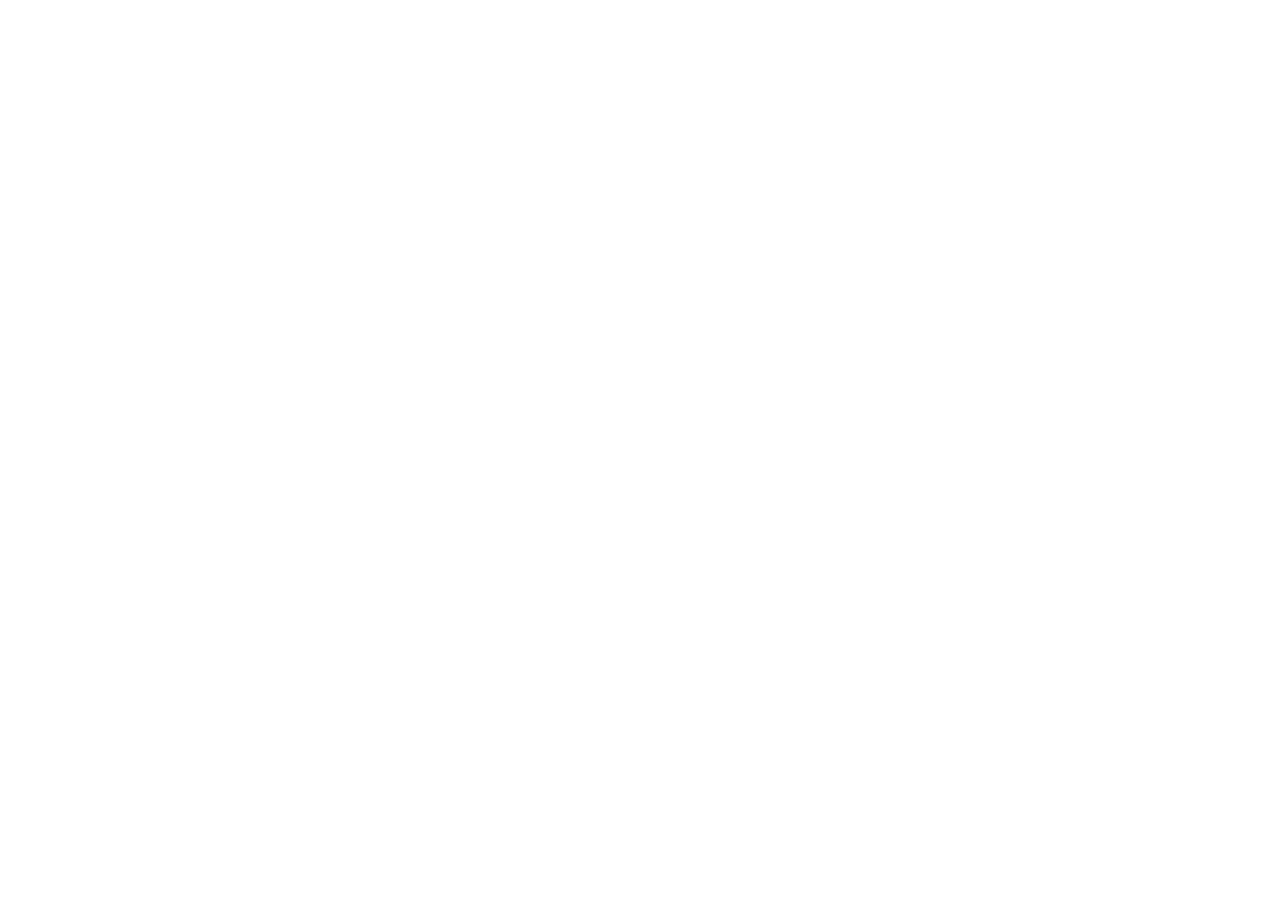
==== index.html @ a4f883a4 "Crohnbook: gebouwde webapp voor GitHub Pages Co-Authored-By: Claude Opus 5 <noreply@anthropic.com>" ====
<!doctype html>
<html lang="nl">
  <head>
    <meta charset="UTF-8" />
    <meta name="viewport" content="width=device-width, initial-scale=1.0, viewport-fit=cover, maximum-scale=1.0, user-scalable=no" />
    <meta name="theme-color" content="#0a1018" />
    <meta name="apple-mobile-web-app-capable" content="yes" />
    <meta name="apple-mobile-web-app-status-bar-style" content="black-translucent" />
    <meta name="apple-mobile-web-app-title" content="Crohnbook" />
    <link rel="apple-touch-icon" href="/crohnbook/apple-touch-icon.png" />
    <title>Crohnbook</title>
    <script type="module" crossorigin src="/crohnbook/assets/index-B8_8SDd6.js"></script>
    <link rel="stylesheet" crossorigin href="/crohnbook/assets/index-C8XZCvHb.css">
  <link rel="manifest" href="/crohnbook/manifest.webmanifest"></head>
  <body>
    <div id="root"></div>
  </body>
</html>
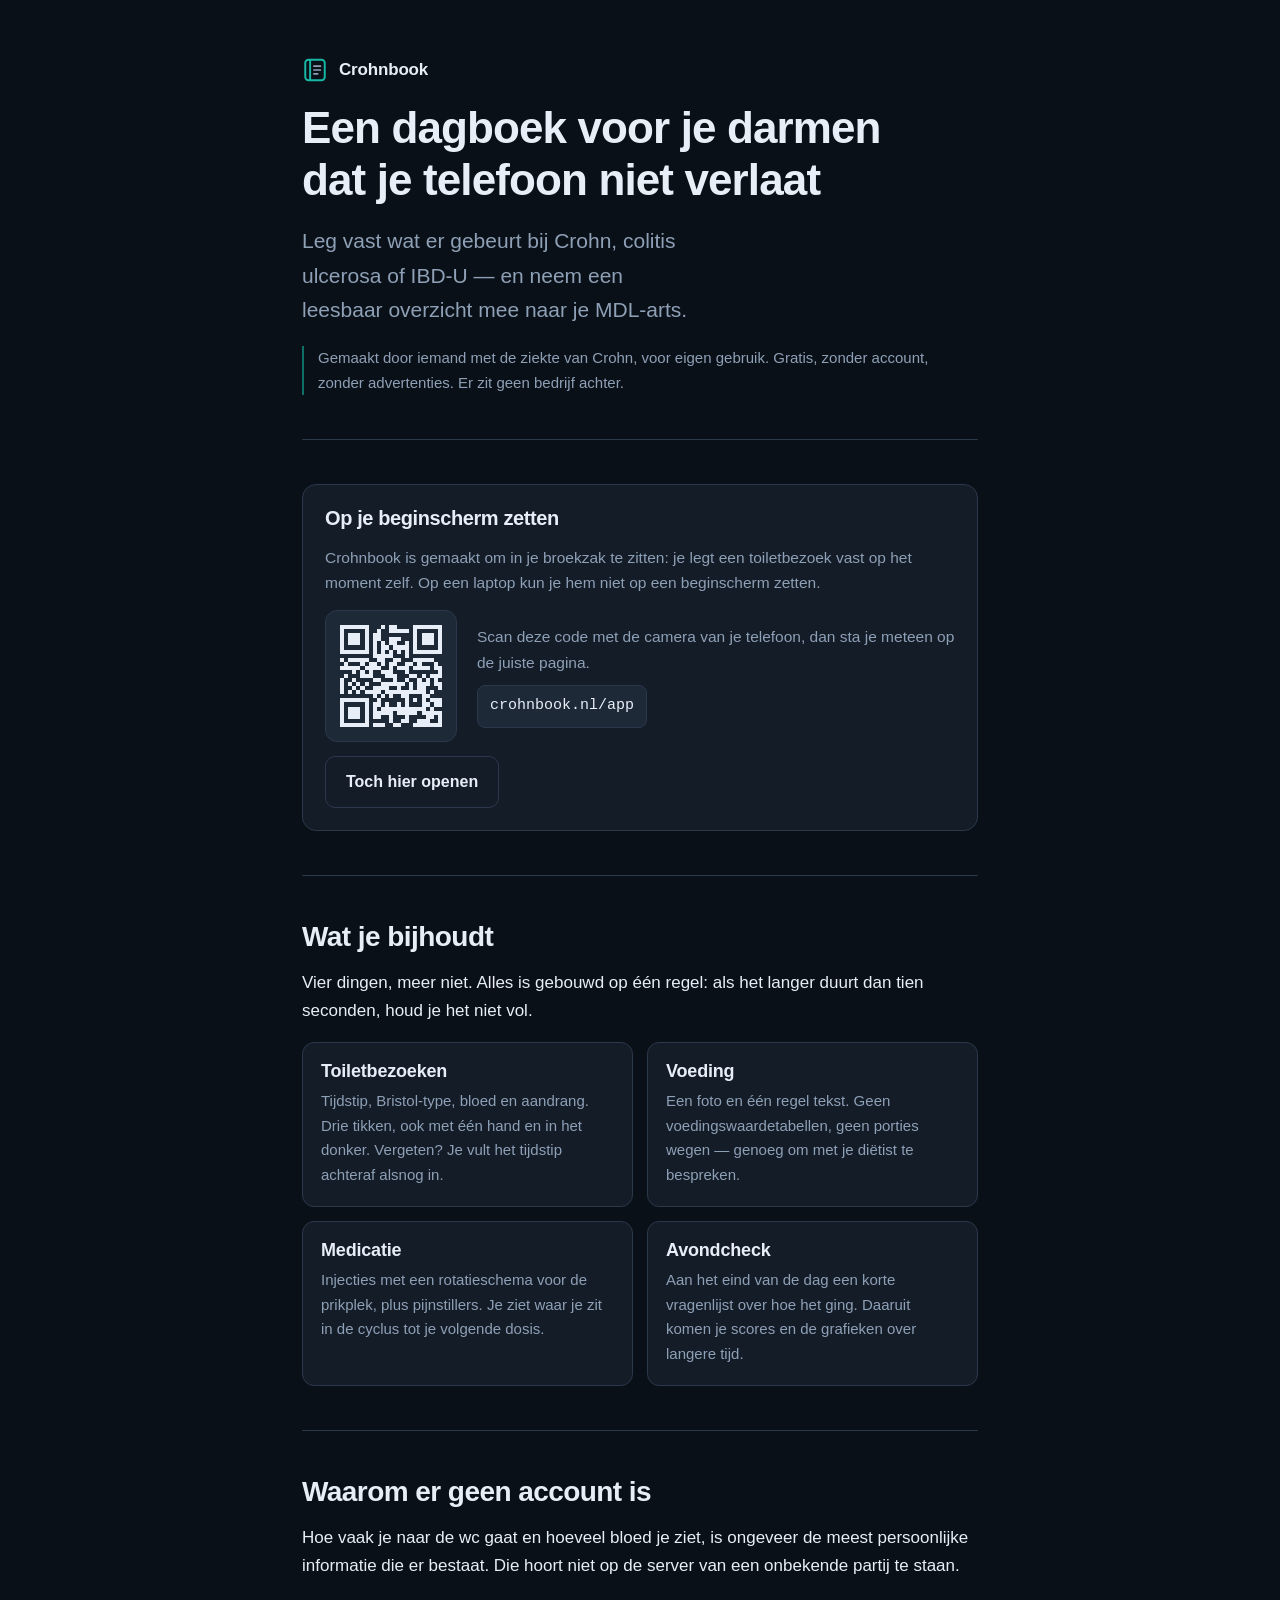
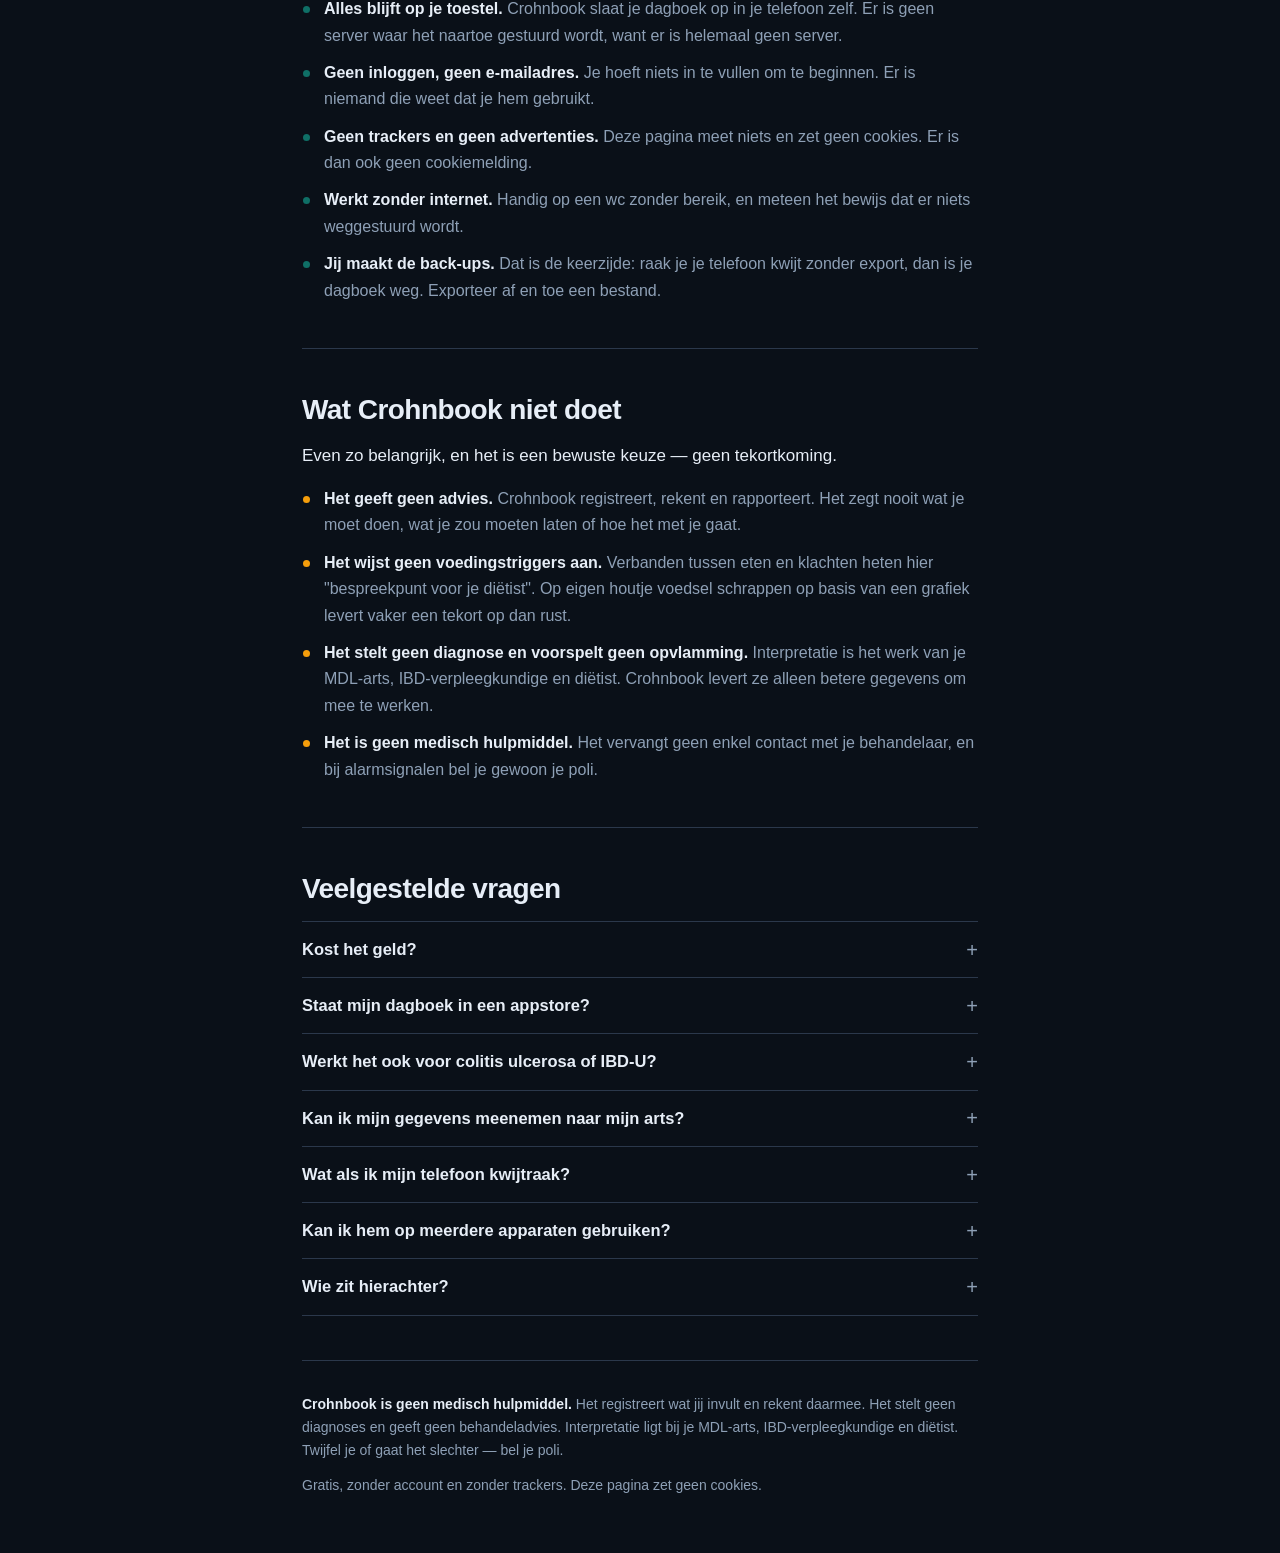
==== commit e13b1ecb: "Crohnbook bijgewerkt 2026-08-20 20:23" ====
--- a/index.html
+++ b/index.html
@@ -1,18 +1,647 @@
 <!doctype html>
 <html lang="nl">
-  <head>
-    <meta charset="UTF-8" />
-    <meta name="viewport" content="width=device-width, initial-scale=1.0, viewport-fit=cover, maximum-scale=1.0, user-scalable=no" />
-    <meta name="theme-color" content="#0a1018" />
-    <meta name="apple-mobile-web-app-capable" content="yes" />
-    <meta name="apple-mobile-web-app-status-bar-style" content="black-translucent" />
-    <meta name="apple-mobile-web-app-title" content="Crohnbook" />
-    <link rel="apple-touch-icon" href="/crohnbook/apple-touch-icon.png" />
-    <title>Crohnbook</title>
-    <script type="module" crossorigin src="/crohnbook/assets/index-B8_8SDd6.js"></script>
-    <link rel="stylesheet" crossorigin href="/crohnbook/assets/index-C8XZCvHb.css">
-  <link rel="manifest" href="/crohnbook/manifest.webmanifest"></head>
-  <body>
-    <div id="root"></div>
-  </body>
+<head>
+<meta charset="UTF-8">
+<meta name="viewport" content="width=device-width, initial-scale=1">
+<title>Crohnbook — dagboek voor Crohn en colitis dat je telefoon niet verlaat</title>
+<meta name="description" content="Een gratis dagboek voor mensen met Crohn, colitis ulcerosa of IBD-U. Leg toiletbezoeken, voeding en medicatie vast en neem een overzicht mee naar je MDL-arts. Geen account, geen server: alles blijft op je eigen toestel.">
+<link rel="canonical" href="https://crohnbook.nl/">
+<meta name="theme-color" content="#0a1018">
+
+<meta property="og:type" content="website">
+<meta property="og:locale" content="nl_NL">
+<meta property="og:url" content="https://crohnbook.nl/">
+<meta property="og:site_name" content="Crohnbook">
+<meta property="og:title" content="Crohnbook — dagboek voor Crohn en colitis dat je telefoon niet verlaat">
+<meta property="og:description" content="Leg toiletbezoeken, voeding en medicatie vast en neem een overzicht mee naar je MDL-arts. Geen account, geen server.">
+<meta property="og:image" content="https://crohnbook.nl/app/icon-512.png">
+<meta name="twitter:card" content="summary">
+
+<link rel="icon" href="/app/icon-192.png">
+<link rel="apple-touch-icon" href="/app/apple-touch-icon.png">
+
+<style>
+  :root {
+    color-scheme: dark;
+    --ink: #0a1018;
+    --surface: #141c28;
+    --raised: #1e2938;
+    --line: #2b384b;
+    --body: #e7eef7;
+    --muted: #8ea0b6;
+    --accent: #17b8a6;
+    --accent-deep: #0f6f66;
+    --caution: #f59e0b;
+    --sans: -apple-system, BlinkMacSystemFont, "Segoe UI", Roboto, "Helvetica Neue", Arial, sans-serif;
+  }
+
+  * { box-sizing: border-box; }
+
+  html { -webkit-text-size-adjust: 100%; }
+
+  body {
+    margin: 0;
+    background: var(--ink);
+    color: var(--body);
+    font-family: var(--sans);
+    font-size: 17px;
+    line-height: 1.65;
+    -webkit-font-smoothing: antialiased;
+  }
+
+  .wrap {
+    max-width: 720px;
+    margin: 0 auto;
+    padding: 0 22px;
+  }
+
+  h1, h2, h3 { text-wrap: balance; line-height: 1.18; margin: 0; letter-spacing: -0.02em; }
+  h1 { font-size: clamp(30px, 6.4vw, 44px); font-weight: 700; }
+  h2 { font-size: clamp(22px, 4.2vw, 28px); font-weight: 650; }
+  h3 { font-size: 18px; font-weight: 650; letter-spacing: -0.01em; }
+  p { margin: 0; }
+  a { color: var(--accent); }
+
+  section {
+    display: flex;
+    flex-direction: column;
+    gap: 16px;
+    padding: 44px 0;
+    border-top: 1px solid var(--line);
+  }
+  section p { color: var(--muted); }
+  section p.lead { color: var(--body); }
+
+  /* ---------- hero ---------- */
+
+  header.hero {
+    display: flex;
+    flex-direction: column;
+    gap: 18px;
+    padding: 56px 0 44px;
+  }
+  .mark {
+    display: flex;
+    align-items: center;
+    gap: 11px;
+    font-weight: 650;
+    letter-spacing: -0.01em;
+  }
+  .mark svg { display: block; }
+  .hero p.tagline {
+    font-size: clamp(18px, 3.4vw, 21px);
+    color: var(--muted);
+    max-width: 34ch;
+  }
+  .hero .who {
+    font-size: 15px;
+    color: var(--muted);
+    border-left: 2px solid var(--accent-deep);
+    padding-left: 14px;
+  }
+
+  /* ---------- installatieblok ---------- */
+
+  .install {
+    background: var(--surface);
+    border: 1px solid var(--line);
+    border-radius: 14px;
+    padding: 22px;
+    display: flex;
+    flex-direction: column;
+    gap: 14px;
+  }
+  .install h2 { font-size: 20px; }
+  .install p { color: var(--muted); font-size: 15.5px; }
+
+  .variant { display: none; flex-direction: column; gap: 14px; }
+  .install[data-state="algemeen"] .variant[data-for="algemeen"],
+  .install[data-state="ios-safari"] .variant[data-for="ios-safari"],
+  .install[data-state="ios-anders"] .variant[data-for="ios-anders"],
+  .install[data-state="in-app"] .variant[data-for="in-app"],
+  .install[data-state="android"] .variant[data-for="android"],
+  .install[data-state="desktop"] .variant[data-for="desktop"],
+  .install[data-state="geinstalleerd"] .variant[data-for="geinstalleerd"] { display: flex; }
+
+  ol.stappen {
+    list-style: none;
+    margin: 0;
+    padding: 0;
+    display: flex;
+    flex-direction: column;
+    gap: 12px;
+    counter-reset: s;
+  }
+  /* Het nummer staat absoluut gepositioneerd in plaats van als grid- of
+     flexcel. Tekst en <b> binnen één li zouden anders elk een eigen cel
+     worden, waardoor de regel per woord afbreekt. */
+  ol.stappen li {
+    counter-increment: s;
+    position: relative;
+    padding-left: 38px;
+    min-height: 26px;
+    font-size: 15.5px;
+    color: var(--body);
+  }
+  ol.stappen li::before {
+    content: counter(s);
+    position: absolute;
+    left: 0;
+    top: 1px;
+    display: grid;
+    place-items: center;
+    width: 26px;
+    height: 26px;
+    border-radius: 50%;
+    background: var(--raised);
+    border: 1px solid var(--line);
+    color: var(--muted);
+    font-size: 13px;
+    font-weight: 600;
+  }
+  ol.stappen .glyph {
+    display: inline-flex;
+    align-items: center;
+    justify-content: center;
+    width: 26px;
+    height: 26px;
+    vertical-align: -7px;
+    margin: 0 1px;
+    border-radius: 6px;
+    background: var(--raised);
+    border: 1px solid var(--line);
+    color: var(--accent);
+  }
+  ol.stappen .glyph svg { display: block; }
+
+  .knop {
+    display: inline-flex;
+    align-items: center;
+    justify-content: center;
+    gap: 9px;
+    align-self: flex-start;
+    padding: 12px 20px;
+    border-radius: 10px;
+    border: 1px solid transparent;
+    background: var(--accent-deep);
+    color: #ffffff;
+    font: inherit;
+    font-size: 16px;
+    font-weight: 600;
+    text-decoration: none;
+    cursor: pointer;
+  }
+  .knop:hover { background: #14837a; }
+  .knop.stil {
+    background: transparent;
+    border-color: var(--line);
+    color: var(--body);
+  }
+  .knop.stil:hover { background: var(--raised); }
+  a:focus-visible, button:focus-visible {
+    outline: 2px solid var(--accent);
+    outline-offset: 3px;
+  }
+
+  .qr {
+    display: flex;
+    gap: 20px;
+    align-items: center;
+    flex-wrap: wrap;
+  }
+  .qr img {
+    width: 132px;
+    height: 132px;
+    padding: 10px;
+    background: var(--raised);
+    border: 1px solid var(--line);
+    border-radius: 12px;
+  }
+  /* Alleen de kolom naast de code, niet het adresvakje dat erin zit. */
+  .qr > div { flex: 1 1 220px; display: flex; flex-direction: column; gap: 10px; }
+
+  .adres {
+    font-family: ui-monospace, "SF Mono", Consolas, monospace;
+    font-size: 15px;
+    color: var(--body);
+    background: var(--raised);
+    border: 1px solid var(--line);
+    border-radius: 8px;
+    padding: 8px 12px;
+    align-self: flex-start;
+  }
+
+  /* ---------- lijsten ---------- */
+
+  .kaarten {
+    display: grid;
+    grid-template-columns: repeat(auto-fit, minmax(220px, 1fr));
+    gap: 14px;
+  }
+  .kaart {
+    background: var(--surface);
+    border: 1px solid var(--line);
+    border-radius: 12px;
+    padding: 18px;
+    display: flex;
+    flex-direction: column;
+    gap: 7px;
+  }
+  .kaart p { font-size: 15px; }
+
+  ul.punten {
+    margin: 0;
+    padding: 0;
+    list-style: none;
+    display: flex;
+    flex-direction: column;
+    gap: 11px;
+  }
+  /* Zelfde reden als bij ol.stappen: de bolletjes staan absoluut, zodat de
+     tekst van een punt één doorlopende regel blijft. */
+  ul.punten li {
+    position: relative;
+    padding-left: 22px;
+    color: var(--muted);
+    font-size: 16px;
+  }
+  ul.punten li b { color: var(--body); font-weight: 650; }
+  ul.punten li::before {
+    content: "";
+    position: absolute;
+    left: 1px;
+    top: 10px;
+    width: 7px;
+    height: 7px;
+    border-radius: 50%;
+    background: var(--accent-deep);
+  }
+  ul.punten.niet li::before { background: var(--caution); }
+
+  /* ---------- faq ---------- */
+
+  .faq { display: flex; flex-direction: column; gap: 0; }
+  details {
+    border-bottom: 1px solid var(--line);
+    padding: 14px 0;
+  }
+  details:first-of-type { border-top: 1px solid var(--line); }
+  summary {
+    cursor: pointer;
+    font-weight: 600;
+    font-size: 16.5px;
+    list-style: none;
+    display: flex;
+    justify-content: space-between;
+    gap: 14px;
+    align-items: center;
+  }
+  summary::-webkit-details-marker { display: none; }
+  summary::after {
+    content: "+";
+    color: var(--muted);
+    font-weight: 400;
+    font-size: 20px;
+    line-height: 1;
+  }
+  details[open] summary::after { content: "\2212"; }
+  details p { color: var(--muted); font-size: 15.5px; padding-top: 10px; }
+
+  /* ---------- footer ---------- */
+
+  footer {
+    border-top: 1px solid var(--line);
+    padding: 32px 0 56px;
+    display: flex;
+    flex-direction: column;
+    gap: 12px;
+    font-size: 14px;
+    color: var(--muted);
+  }
+  footer strong { color: var(--body); font-weight: 600; }
+
+  @media (max-width: 480px) {
+    body { font-size: 16px; }
+    .install { padding: 18px; }
+  }
+
+  @media (prefers-reduced-motion: reduce) {
+    * { animation: none !important; transition: none !important; }
+  }
+</style>
+</head>
+<body>
+
+<div class="wrap">
+
+  <header class="hero">
+    <div class="mark">
+      <svg width="26" height="26" viewBox="0 0 24 24" fill="none" aria-hidden="true">
+        <rect x="3" y="2.5" width="18" height="19" rx="3" stroke="#17b8a6" stroke-width="1.8"/>
+        <path d="M7.5 2.5v19" stroke="#17b8a6" stroke-width="1.8"/>
+        <path d="M11 8.5h6M11 12h6M11 15.5h3.5" stroke="#8ea0b6" stroke-width="1.6" stroke-linecap="round"/>
+      </svg>
+      Crohnbook
+    </div>
+
+    <h1>Een dagboek voor je darmen dat je telefoon niet verlaat</h1>
+
+    <p class="tagline">Leg vast wat er gebeurt bij Crohn, colitis ulcerosa of IBD-U — en neem een leesbaar overzicht mee naar je MDL-arts.</p>
+
+    <p class="who">Gemaakt door iemand met de ziekte van Crohn, voor eigen gebruik. Gratis, zonder account, zonder advertenties. Er zit geen bedrijf achter.</p>
+  </header>
+
+  <section>
+    <div class="install" id="install" data-state="algemeen">
+      <h2>Op je beginscherm zetten</h2>
+
+      <!-- Zonder JavaScript, en voor zoekmachines: de korte versie voor beide platformen. -->
+      <div class="variant" data-for="algemeen">
+        <p>Crohnbook is geen app uit een appstore maar een webapp. Je zet hem rechtstreeks op je beginscherm, waarna hij opent als een gewone app — zonder adresbalk, en ook zonder internet.</p>
+        <ol class="stappen">
+          <li><b>iPhone:</b> open <span class="adres">crohnbook.nl/app</span> in Safari, tik op het deelicoon en kies <b>Zet op beginscherm</b>.</li>
+          <li><b>Android:</b> open het adres in Chrome, tik op de drie puntjes en kies <b>App installeren</b>.</li>
+        </ol>
+        <a class="knop" href="/app/">Crohnbook openen</a>
+      </div>
+
+      <div class="variant" data-for="ios-safari">
+        <p>Nog drie tikken en Crohnbook staat tussen je andere apps.</p>
+        <ol class="stappen">
+          <li>Tik op het deelicoon
+            <span class="glyph"><svg width="16" height="16" viewBox="0 0 24 24" fill="none" aria-hidden="true">
+              <path d="M12 3v12M12 3l-3.4 3.4M12 3l3.4 3.4" stroke="currentColor" stroke-width="1.9" stroke-linecap="round" stroke-linejoin="round"/>
+              <path d="M8 9.5H6.5A2.5 2.5 0 0 0 4 12v6.5A2.5 2.5 0 0 0 6.5 21h11a2.5 2.5 0 0 0 2.5-2.5V12a2.5 2.5 0 0 0-2.5-2.5H16" stroke="currentColor" stroke-width="1.9" stroke-linecap="round"/>
+            </svg></span>
+            <span data-plek="iphone">onderaan je scherm.</span><span data-plek="ipad" hidden>rechtsboven in de balk.</span>
+          </li>
+          <li>Scroll in het menu omlaag naar <b>Zet op beginscherm</b>
+            <span class="glyph"><svg width="16" height="16" viewBox="0 0 24 24" fill="none" aria-hidden="true">
+              <rect x="3.5" y="3.5" width="17" height="17" rx="4" stroke="currentColor" stroke-width="1.9"/>
+              <path d="M12 8.5v7M8.5 12h7" stroke="currentColor" stroke-width="1.9" stroke-linecap="round"/>
+            </svg></span>
+          </li>
+          <li>Tik rechtsboven op <b>Voeg toe</b>.</li>
+        </ol>
+        <p>Werkt dit niet? Dan kijk je waarschijnlijk in een ander venster dan Safari — alleen Safari kan op de iPhone iets aan je beginscherm toevoegen.</p>
+      </div>
+
+      <div class="variant" data-for="ios-anders">
+        <p>Je bekijkt deze pagina niet in Safari. Op de iPhone en iPad kan alléén Safari een webapp aan je beginscherm toevoegen — in Chrome, Firefox of Edge zit die knop er niet in.</p>
+        <p>Kopieer het adres hieronder, open Safari en plak het in de adresbalk.</p>
+        <div class="adres" id="adres-anders">crohnbook.nl/app</div>
+        <button class="knop" type="button" data-kopieer="https://crohnbook.nl/app/">Adres kopiëren</button>
+      </div>
+
+      <div class="variant" data-for="in-app">
+        <p>Je bekijkt deze pagina in een venster binnen een andere app. Daar kun je niets aan je beginscherm toevoegen.</p>
+        <p>Tik op de drie puntjes in de hoek van dit venster en kies <b>Open in browser</b> — of kopieer het adres en plak het zelf in Safari of Chrome.</p>
+        <div class="adres">crohnbook.nl/app</div>
+        <button class="knop" type="button" data-kopieer="https://crohnbook.nl/app/">Adres kopiëren</button>
+      </div>
+
+      <div class="variant" data-for="android">
+        <p>Je kunt Crohnbook in één tik installeren. Hij komt tussen je andere apps te staan en werkt daarna ook zonder internet.</p>
+        <button class="knop" type="button" id="android-installeer" hidden>Crohnbook installeren</button>
+        <ol class="stappen" id="android-handmatig">
+          <li>Tik op de drie puntjes rechtsboven in Chrome.</li>
+          <li>Kies <b>App installeren</b> of <b>Toevoegen aan startscherm</b>.</li>
+        </ol>
+        <a class="knop stil" href="/app/">Eerst even rondkijken</a>
+      </div>
+
+      <div class="variant" data-for="desktop">
+        <p>Crohnbook is gemaakt om in je broekzak te zitten: je legt een toiletbezoek vast op het moment zelf. Op een laptop kun je hem niet op een beginscherm zetten.</p>
+        <div class="qr">
+          <img src="/qr.svg" width="132" height="132" alt="QR-code naar crohnbook.nl/app">
+          <div>
+            <p>Scan deze code met de camera van je telefoon, dan sta je meteen op de juiste pagina.</p>
+            <div class="adres">crohnbook.nl/app</div>
+          </div>
+        </div>
+        <a class="knop stil" href="/app/">Toch hier openen</a>
+      </div>
+
+      <div class="variant" data-for="geinstalleerd">
+        <p>Je hebt Crohnbook al op je toestel staan — je bekijkt deze pagina vanuit de geïnstalleerde app.</p>
+        <a class="knop" href="/app/">Naar je dagboek</a>
+      </div>
+    </div>
+  </section>
+
+  <section>
+    <h2>Wat je bijhoudt</h2>
+    <p class="lead">Vier dingen, meer niet. Alles is gebouwd op één regel: als het langer duurt dan tien seconden, houd je het niet vol.</p>
+    <div class="kaarten">
+      <div class="kaart">
+        <h3>Toiletbezoeken</h3>
+        <p>Tijdstip, Bristol-type, bloed en aandrang. Drie tikken, ook met één hand en in het donker. Vergeten? Je vult het tijdstip achteraf alsnog in.</p>
+      </div>
+      <div class="kaart">
+        <h3>Voeding</h3>
+        <p>Een foto en één regel tekst. Geen voedingswaardetabellen, geen porties wegen — genoeg om met je diëtist te bespreken.</p>
+      </div>
+      <div class="kaart">
+        <h3>Medicatie</h3>
+        <p>Injecties met een rotatieschema voor de prikplek, plus pijnstillers. Je ziet waar je zit in de cyclus tot je volgende dosis.</p>
+      </div>
+      <div class="kaart">
+        <h3>Avondcheck</h3>
+        <p>Aan het eind van de dag een korte vragenlijst over hoe het ging. Daaruit komen je scores en de grafieken over langere tijd.</p>
+      </div>
+    </div>
+  </section>
+
+  <section>
+    <h2>Waarom er geen account is</h2>
+    <p class="lead">Hoe vaak je naar de wc gaat en hoeveel bloed je ziet, is ongeveer de meest persoonlijke informatie die er bestaat. Die hoort niet op de server van een onbekende partij te staan.</p>
+    <ul class="punten">
+      <li><b>Alles blijft op je toestel.</b> Crohnbook slaat je dagboek op in je telefoon zelf. Er is geen server waar het naartoe gestuurd wordt, want er is helemaal geen server.</li>
+      <li><b>Geen inloggen, geen e-mailadres.</b> Je hoeft niets in te vullen om te beginnen. Er is niemand die weet dat je hem gebruikt.</li>
+      <li><b>Geen trackers en geen advertenties.</b> Deze pagina meet niets en zet geen cookies. Er is dan ook geen cookiemelding.</li>
+      <li><b>Werkt zonder internet.</b> Handig op een wc zonder bereik, en meteen het bewijs dat er niets weggestuurd wordt.</li>
+      <li><b>Jij maakt de back-ups.</b> Dat is de keerzijde: raak je je telefoon kwijt zonder export, dan is je dagboek weg. Exporteer af en toe een bestand.</li>
+    </ul>
+  </section>
+
+  <section>
+    <h2>Wat Crohnbook niet doet</h2>
+    <p class="lead">Even zo belangrijk, en het is een bewuste keuze — geen tekortkoming.</p>
+    <ul class="punten niet">
+      <li><b>Het geeft geen advies.</b> Crohnbook registreert, rekent en rapporteert. Het zegt nooit wat je moet doen, wat je zou moeten laten of hoe het met je gaat.</li>
+      <li><b>Het wijst geen voedingstriggers aan.</b> Verbanden tussen eten en klachten heten hier "bespreekpunt voor je diëtist". Op eigen houtje voedsel schrappen op basis van een grafiek levert vaker een tekort op dan rust.</li>
+      <li><b>Het stelt geen diagnose en voorspelt geen opvlamming.</b> Interpretatie is het werk van je MDL-arts, IBD-verpleegkundige en diëtist. Crohnbook levert ze alleen betere gegevens om mee te werken.</li>
+      <li><b>Het is geen medisch hulpmiddel.</b> Het vervangt geen enkel contact met je behandelaar, en bij alarmsignalen bel je gewoon je poli.</li>
+    </ul>
+  </section>
+
+  <section>
+    <h2>Veelgestelde vragen</h2>
+    <div class="faq">
+      <details>
+        <summary>Kost het geld?</summary>
+        <p>Nee. Er is geen proefperiode, geen abonnement en geen betaalde versie. De app draait op je eigen toestel, dus er zijn ook nauwelijks kosten om te dekken.</p>
+      </details>
+      <details>
+        <summary>Staat mijn dagboek in een appstore?</summary>
+        <p>Nee, Crohnbook is een webapp. Je opent hem in je browser en zet hem op je beginscherm, waarna hij zich gedraagt als elke andere app. Dat scheelt jou een appstore-account en scheelt hem een goedkeuringsproces.</p>
+      </details>
+      <details>
+        <summary>Werkt het ook voor colitis ulcerosa of IBD-U?</summary>
+        <p>Ja. De naam komt van de ziekte van Crohn, maar wat je vastlegt — ontlasting, bloed, aandrang, voeding, medicatie — is bij colitis ulcerosa en IBD-U hetzelfde.</p>
+      </details>
+      <details>
+        <summary>Kan ik mijn gegevens meenemen naar mijn arts?</summary>
+        <p>Ja. Je maakt een overzicht over een periode die je zelf kiest, met je scores en grafieken erin. Dat is bedoeld om uit te printen of te laten zien tijdens je afspraak, niet om te vervangen wat je zelf vertelt.</p>
+      </details>
+      <details>
+        <summary>Wat als ik mijn telefoon kwijtraak?</summary>
+        <p>Dan is je dagboek weg, tenzij je een back-up hebt geëxporteerd. Dat is de prijs van de keuze om niets in een cloud te bewaren. Exporteer daarom af en toe een bestand naar je eigen opslag.</p>
+      </details>
+      <details>
+        <summary>Kan ik hem op meerdere apparaten gebruiken?</summary>
+        <p>Niet tegelijk met dezelfde gegevens — er is geen synchronisatie, want daar zou een server voor nodig zijn. Je kunt wel een export op een ander toestel importeren.</p>
+      </details>
+      <details>
+        <summary>Wie zit hierachter?</summary>
+        <p>Eén persoon met de ziekte van Crohn die het voor zichzelf bouwde en het daarna online zette. Geen bedrijf, geen investeerder, geen farmaceut.</p>
+      </details>
+    </div>
+  </section>
+
+  <footer>
+    <p><strong>Crohnbook is geen medisch hulpmiddel.</strong> Het registreert wat jij invult en rekent daarmee. Het stelt geen diagnoses en geeft geen behandeladvies. Interpretatie ligt bij je MDL-arts, IBD-verpleegkundige en diëtist. Twijfel je of gaat het slechter — bel je poli.</p>
+    <p>Gratis, zonder account en zonder trackers. Deze pagina zet geen cookies.</p>
+  </footer>
+
+</div>
+
+<script type="application/ld+json">
+{
+  "@context": "https://schema.org",
+  "@graph": [
+    {
+      "@type": "WebSite",
+      "@id": "https://crohnbook.nl/#website",
+      "url": "https://crohnbook.nl/",
+      "name": "Crohnbook",
+      "inLanguage": "nl-NL",
+      "description": "Dagboek voor mensen met Crohn, colitis ulcerosa of IBD-U. Alles blijft op je eigen toestel."
+    },
+    {
+      "@type": "SoftwareApplication",
+      "name": "Crohnbook",
+      "url": "https://crohnbook.nl/app/",
+      "applicationCategory": "HealthApplication",
+      "operatingSystem": "iOS, Android, web",
+      "inLanguage": "nl-NL",
+      "description": "Webapp om toiletbezoeken, voeding en medicatie bij te houden bij inflammatoire darmziekten. Werkt offline en slaat alles lokaal op het toestel op.",
+      "offers": { "@type": "Offer", "price": "0", "priceCurrency": "EUR" }
+    },
+    {
+      "@type": "FAQPage",
+      "mainEntity": [
+        { "@type": "Question", "name": "Kost het geld?", "acceptedAnswer": { "@type": "Answer", "text": "Nee. Er is geen proefperiode, geen abonnement en geen betaalde versie." } },
+        { "@type": "Question", "name": "Staat mijn dagboek in een appstore?", "acceptedAnswer": { "@type": "Answer", "text": "Nee, Crohnbook is een webapp. Je opent hem in je browser en zet hem op je beginscherm, waarna hij zich gedraagt als elke andere app." } },
+        { "@type": "Question", "name": "Werkt het ook voor colitis ulcerosa of IBD-U?", "acceptedAnswer": { "@type": "Answer", "text": "Ja. De naam komt van de ziekte van Crohn, maar wat je vastlegt is bij colitis ulcerosa en IBD-U hetzelfde." } },
+        { "@type": "Question", "name": "Kan ik mijn gegevens meenemen naar mijn arts?", "acceptedAnswer": { "@type": "Answer", "text": "Ja. Je maakt een overzicht over een zelfgekozen periode met scores en grafieken, bedoeld om te laten zien tijdens je afspraak." } },
+        { "@type": "Question", "name": "Wat als ik mijn telefoon kwijtraak?", "acceptedAnswer": { "@type": "Answer", "text": "Dan is je dagboek weg, tenzij je een back-up hebt geëxporteerd. Er wordt niets in een cloud bewaard." } },
+        { "@type": "Question", "name": "Wie zit hierachter?", "acceptedAnswer": { "@type": "Answer", "text": "Eén persoon met de ziekte van Crohn die het voor zichzelf bouwde en het daarna online zette. Geen bedrijf en geen farmaceut." } }
+      ]
+    }
+  ]
+}
+</script>
+
+<script>
+(function () {
+  var blok = document.getElementById('install');
+  if (!blok) return;
+
+  var ua = navigator.userAgent;
+
+  // iPadOS meldt zich sinds versie 13 als macOS. Een Mac met aanraakscherm
+  // bestaat niet, dus die combinatie verraadt een iPad.
+  var isIPad = /iPad/.test(ua) || (navigator.platform === 'MacIntel' && navigator.maxTouchPoints > 1);
+  var isIOS = /iPhone|iPod/.test(ua) || isIPad;
+
+  // Vensters binnen een andere app (sociale media, mailclients). Daar zit geen
+  // deelmenu met "Zet op beginscherm" in, hoe goed je ook zoekt.
+  var isInApp = /FBAN|FBAV|FB_IAB|Instagram|LinkedInApp|Snapchat|Pinterest|Line\//i.test(ua);
+
+  // Op iOS mag alleen Safari toevoegen aan het beginscherm. Chrome, Firefox en
+  // Edge draaien daar op dezelfde motor maar missen die menuoptie.
+  var isIOSAndereBrowser = isIOS && /CriOS|FxiOS|EdgiOS|OPiOS|YaBrowser/.test(ua);
+
+  var isAndroid = /Android/.test(ua);
+
+  var staatOpBeginscherm =
+    window.navigator.standalone === true ||
+    (window.matchMedia && window.matchMedia('(display-mode: standalone)').matches);
+
+  var stand;
+  if (staatOpBeginscherm) stand = 'geinstalleerd';
+  else if (isInApp) stand = 'in-app';
+  else if (isIOSAndereBrowser) stand = 'ios-anders';
+  else if (isIOS) stand = 'ios-safari';
+  else if (isAndroid) stand = 'android';
+  else stand = 'desktop';
+
+  blok.setAttribute('data-state', stand);
+
+  // Het deelicoon zit op de iPhone onderin en op de iPad rechtsboven.
+  if (stand === 'ios-safari' && isIPad) {
+    var iphone = blok.querySelector('[data-plek="iphone"]');
+    var ipad = blok.querySelector('[data-plek="ipad"]');
+    if (iphone) iphone.hidden = true;
+    if (ipad) ipad.hidden = false;
+  }
+
+  // Android en desktop-Chrome bieden een echte installatieknop aan. Die mag pas
+  // verschijnen als de browser hem daadwerkelijk aanbiedt.
+  var bewaardeMelding = null;
+  window.addEventListener('beforeinstallprompt', function (e) {
+    e.preventDefault();
+    bewaardeMelding = e;
+    var knop = document.getElementById('android-installeer');
+    var handmatig = document.getElementById('android-handmatig');
+    if (!knop) return;
+    knop.hidden = false;
+    if (handmatig) handmatig.hidden = true;
+    if (stand === 'desktop') blok.setAttribute('data-state', 'android');
+  });
+
+  var installeerKnop = document.getElementById('android-installeer');
+  if (installeerKnop) {
+    installeerKnop.addEventListener('click', function () {
+      if (!bewaardeMelding) return;
+      bewaardeMelding.prompt();
+      bewaardeMelding = null;
+      installeerKnop.hidden = true;
+    });
+  }
+
+  // Adres kopiëren, met de uitkomst in de knop zelf zodat er geen melding
+  // overheen hoeft te komen.
+  Array.prototype.forEach.call(blok.querySelectorAll('[data-kopieer]'), function (knop) {
+    var oorspronkelijk = knop.textContent;
+    knop.addEventListener('click', function () {
+      var adres = knop.getAttribute('data-kopieer');
+      var klaar = function () {
+        knop.textContent = 'Gekopieerd';
+        setTimeout(function () { knop.textContent = oorspronkelijk; }, 2400);
+      };
+      if (navigator.clipboard && navigator.clipboard.writeText) {
+        navigator.clipboard.writeText(adres).then(klaar, function () {
+          knop.textContent = 'Kopiëren lukt niet — typ het adres over';
+        });
+      } else {
+        knop.textContent = 'Kopiëren lukt niet — typ het adres over';
+      }
+    });
+  });
+})();
+</script>
+
+</body>
 </html>
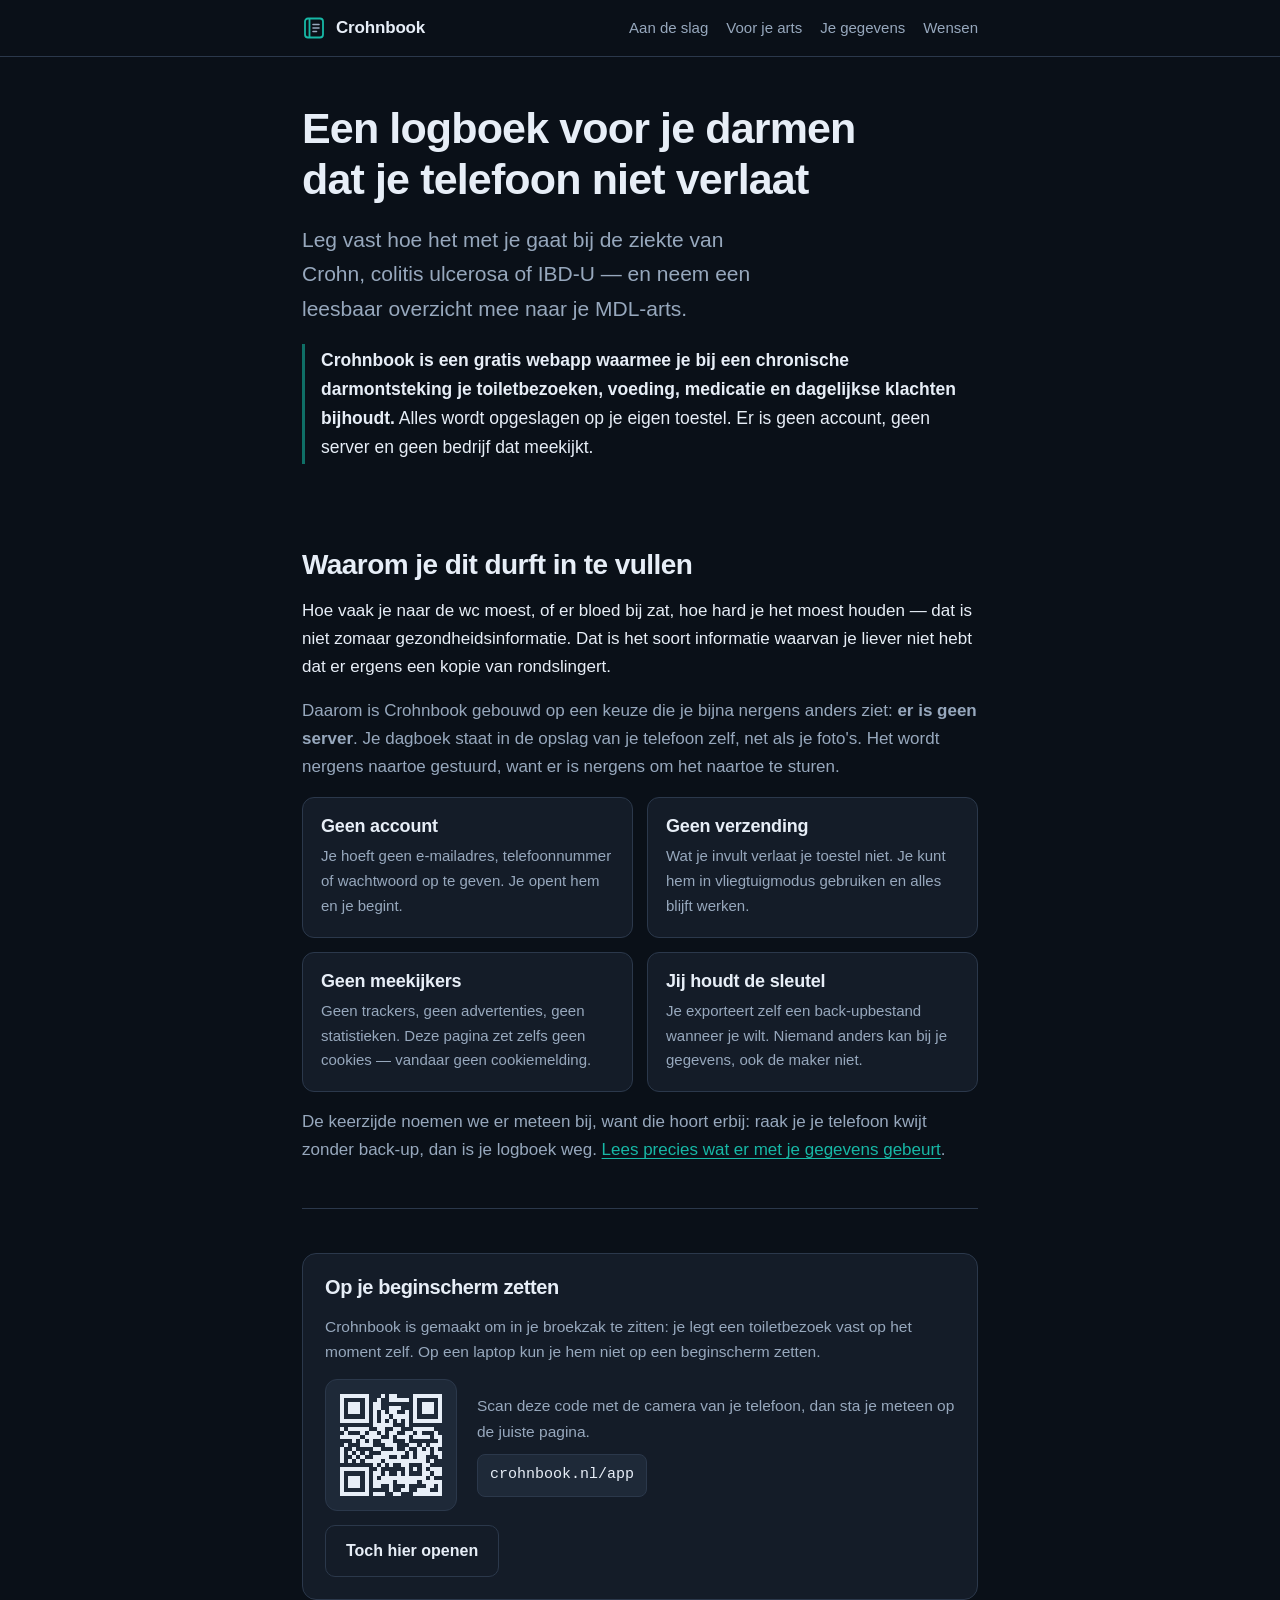
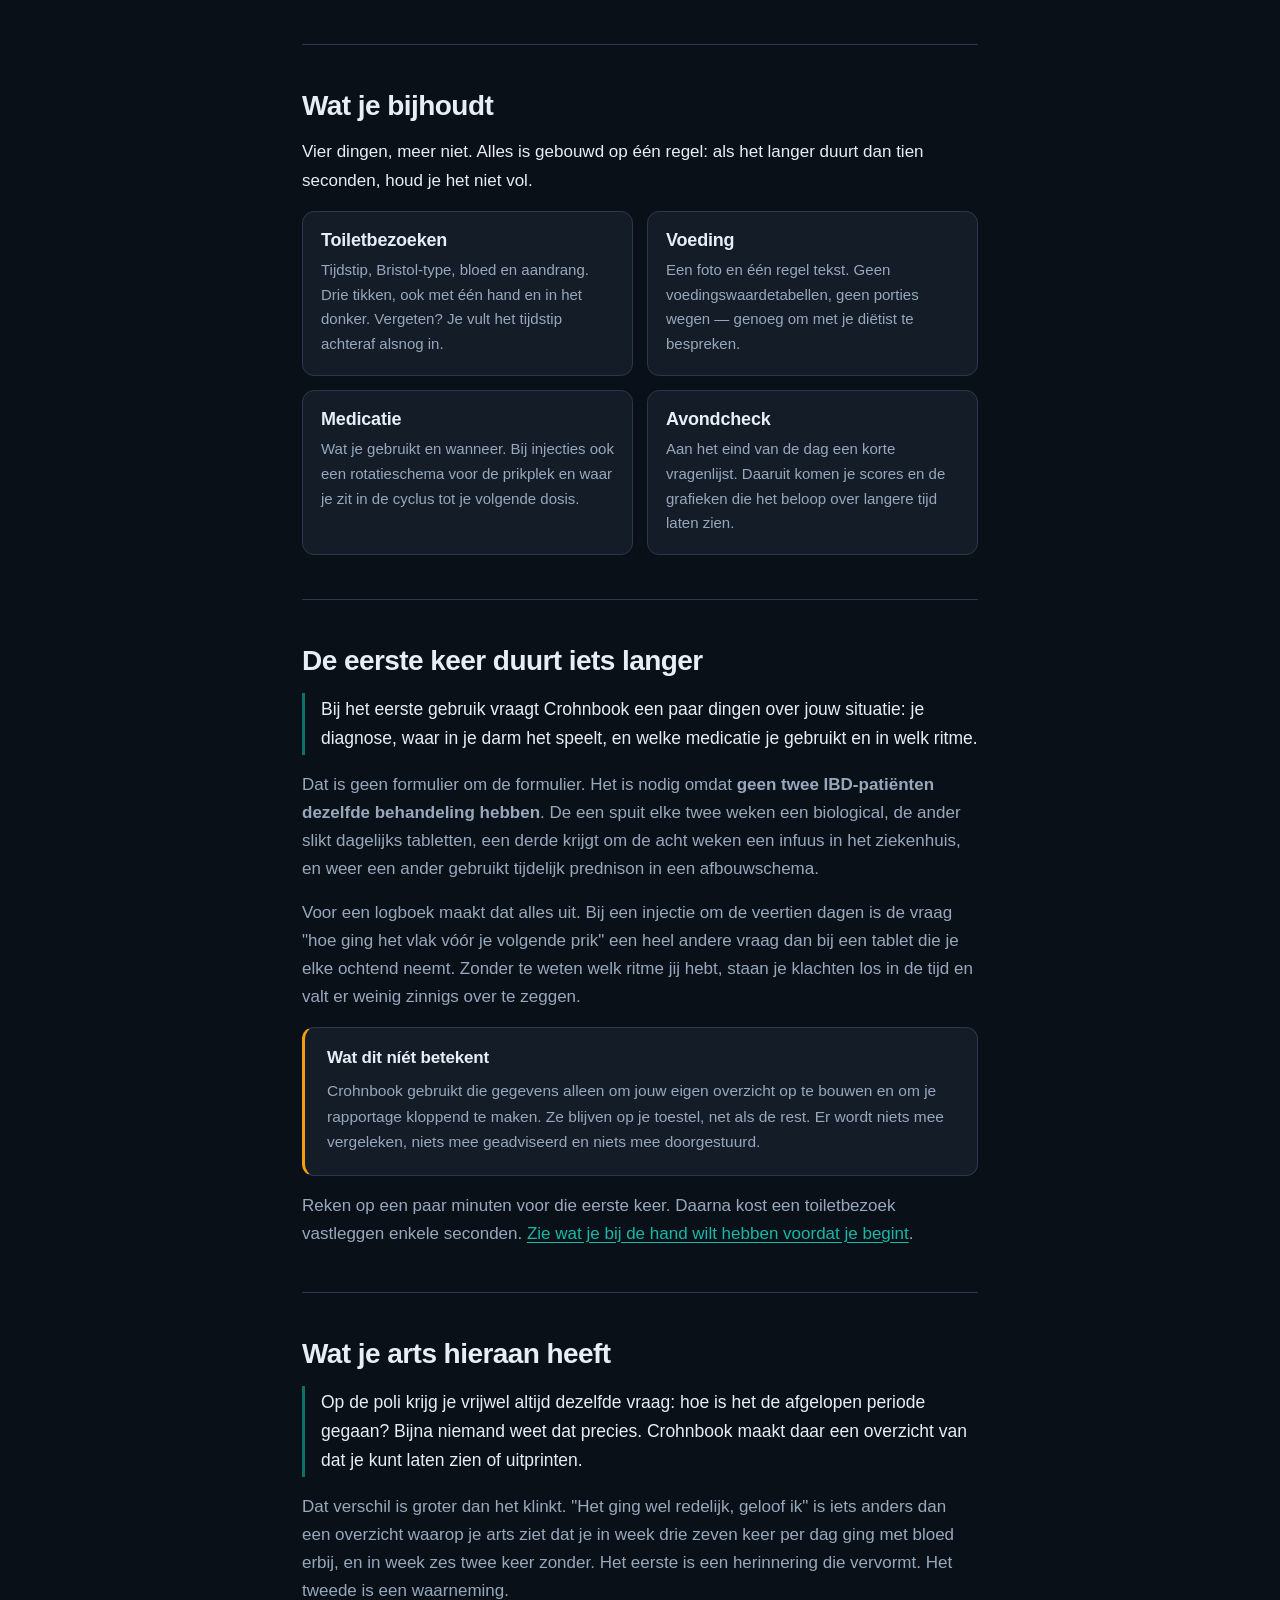
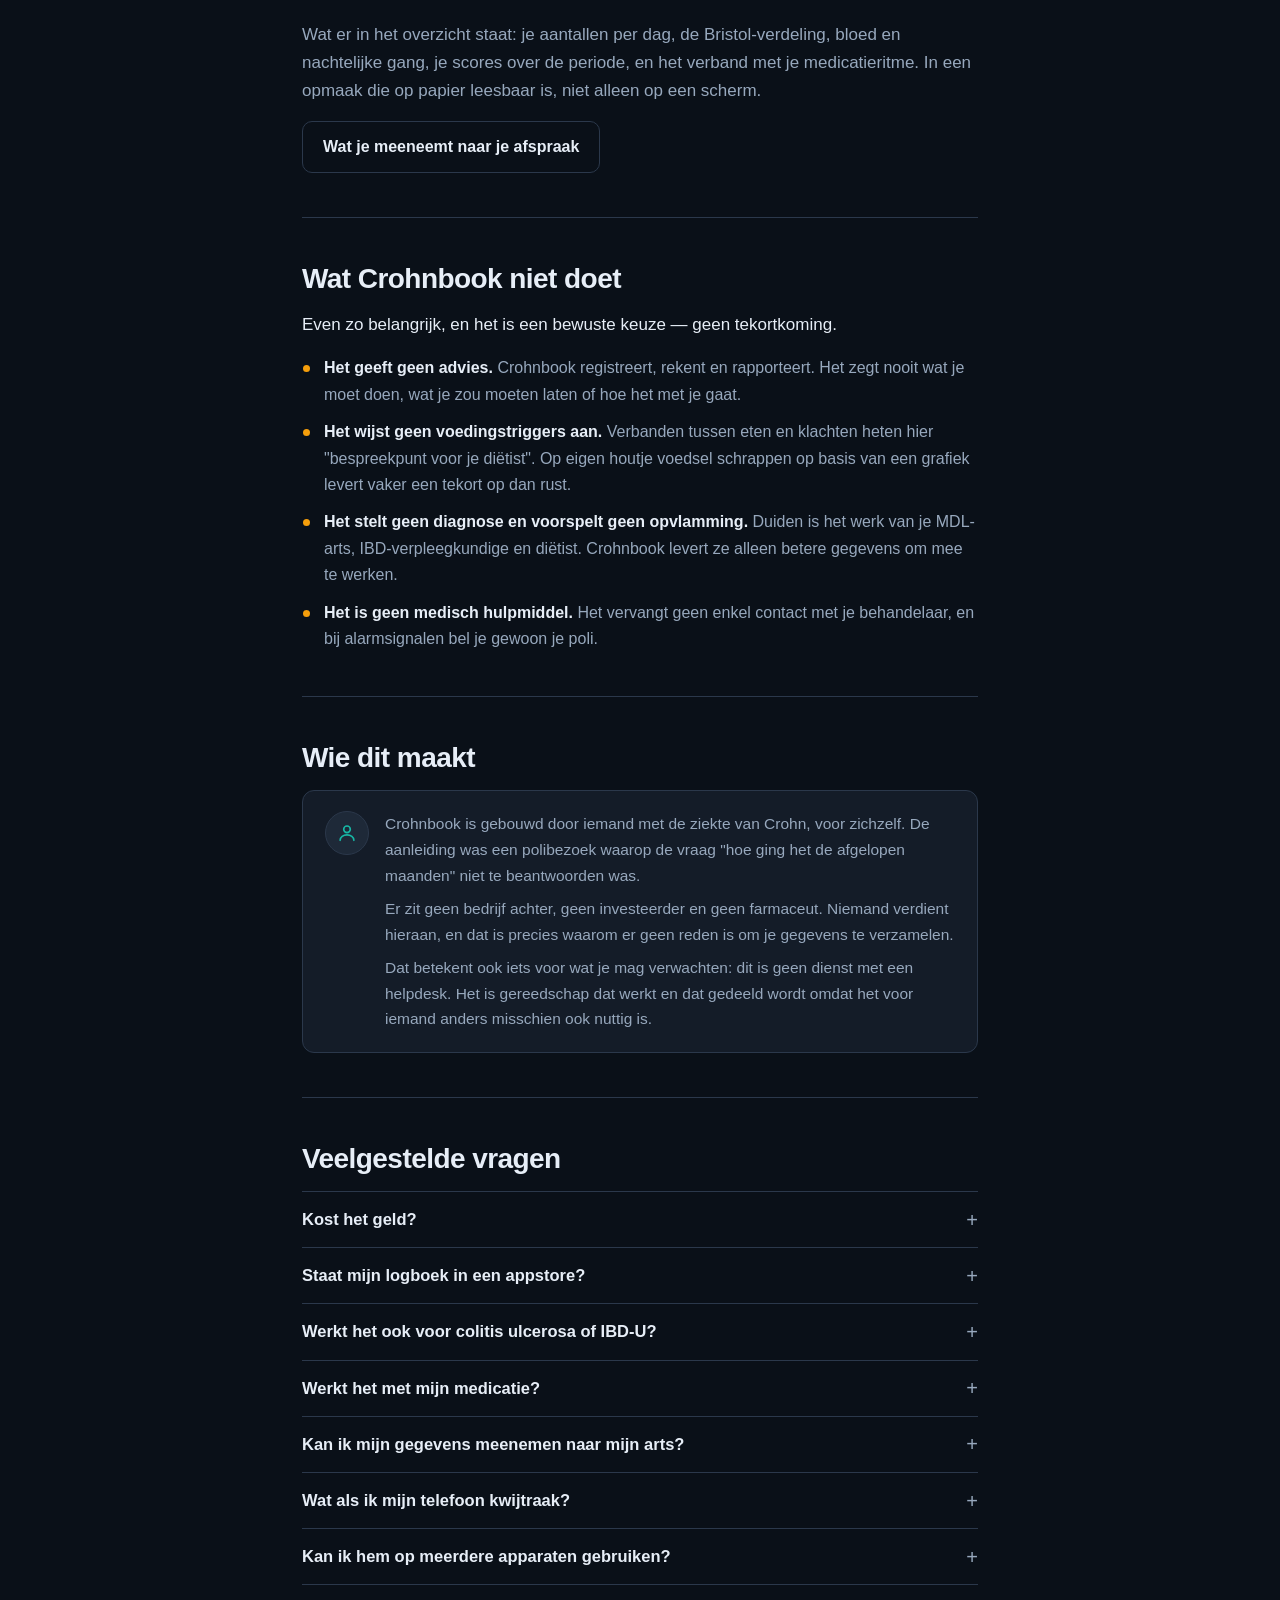
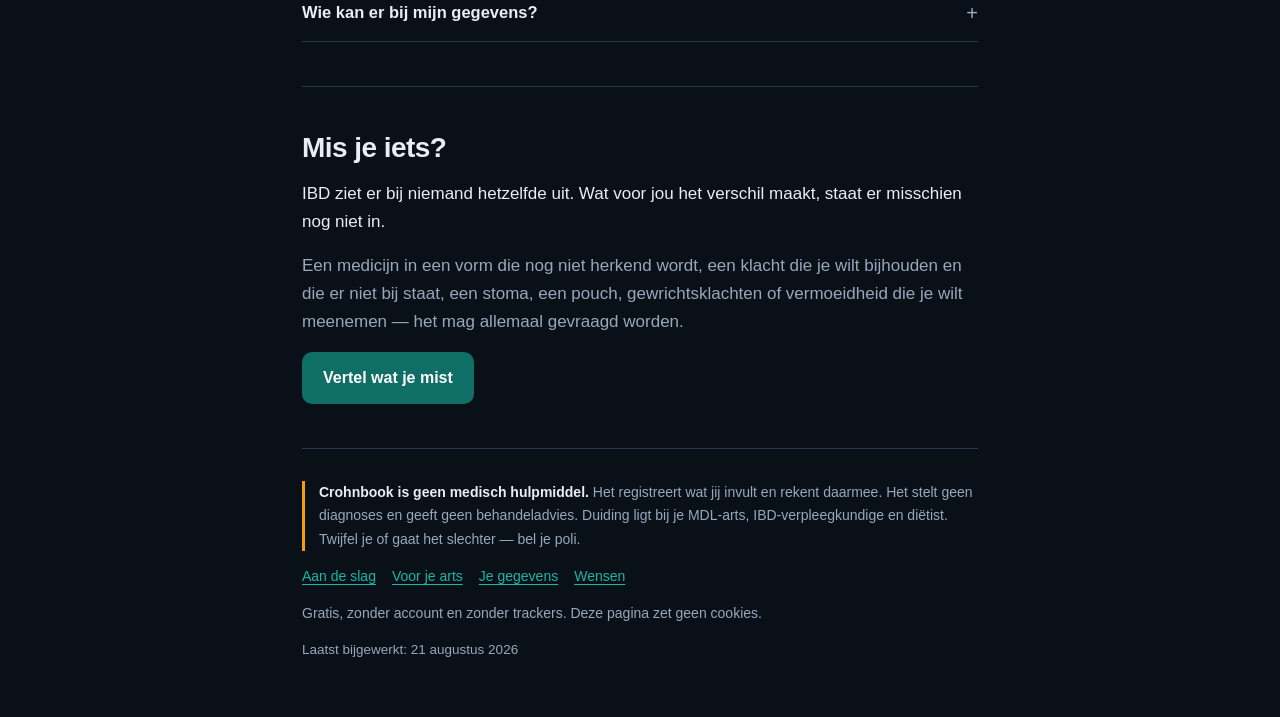
==== commit 71969387: "Crohnbook bijgewerkt 2026-08-21 07:29" ====
--- a/index.html
+++ b/index.html
@@ -3,8 +3,8 @@
 <head>
 <meta charset="UTF-8">
 <meta name="viewport" content="width=device-width, initial-scale=1">
-<title>Crohnbook — dagboek voor Crohn en colitis dat je telefoon niet verlaat</title>
-<meta name="description" content="Een gratis dagboek voor mensen met Crohn, colitis ulcerosa of IBD-U. Leg toiletbezoeken, voeding en medicatie vast en neem een overzicht mee naar je MDL-arts. Geen account, geen server: alles blijft op je eigen toestel.">
+<title>Crohnbook — logboek voor Crohn en colitis dat je telefoon niet verlaat</title>
+<meta name="description" content="Gratis logboek voor mensen met de ziekte van Crohn, colitis ulcerosa of IBD-U. Leg toiletbezoeken, voeding en medicatie vast en neem een leesbaar overzicht mee naar je MDL-arts. Geen account, geen server: je gegevens blijven op je eigen telefoon.">
 <link rel="canonical" href="https://crohnbook.nl/">
 <meta name="theme-color" content="#0a1018">
 
@@ -12,352 +12,81 @@
 <meta property="og:locale" content="nl_NL">
 <meta property="og:url" content="https://crohnbook.nl/">
 <meta property="og:site_name" content="Crohnbook">
-<meta property="og:title" content="Crohnbook — dagboek voor Crohn en colitis dat je telefoon niet verlaat">
-<meta property="og:description" content="Leg toiletbezoeken, voeding en medicatie vast en neem een overzicht mee naar je MDL-arts. Geen account, geen server.">
+<meta property="og:title" content="Crohnbook — logboek voor Crohn en colitis dat je telefoon niet verlaat">
+<meta property="og:description" content="Leg vast hoe het met je gaat en neem een leesbaar overzicht mee naar je MDL-arts. Geen account, geen server.">
 <meta property="og:image" content="https://crohnbook.nl/app/icon-512.png">
 <meta name="twitter:card" content="summary">
 
 <link rel="icon" href="/app/icon-192.png">
 <link rel="apple-touch-icon" href="/app/apple-touch-icon.png">
-
-<style>
-  :root {
-    color-scheme: dark;
-    --ink: #0a1018;
-    --surface: #141c28;
-    --raised: #1e2938;
-    --line: #2b384b;
-    --body: #e7eef7;
-    --muted: #8ea0b6;
-    --accent: #17b8a6;
-    --accent-deep: #0f6f66;
-    --caution: #f59e0b;
-    --sans: -apple-system, BlinkMacSystemFont, "Segoe UI", Roboto, "Helvetica Neue", Arial, sans-serif;
-  }
-
-  * { box-sizing: border-box; }
-
-  html { -webkit-text-size-adjust: 100%; }
-
-  body {
-    margin: 0;
-    background: var(--ink);
-    color: var(--body);
-    font-family: var(--sans);
-    font-size: 17px;
-    line-height: 1.65;
-    -webkit-font-smoothing: antialiased;
-  }
-
-  .wrap {
-    max-width: 720px;
-    margin: 0 auto;
-    padding: 0 22px;
-  }
-
-  h1, h2, h3 { text-wrap: balance; line-height: 1.18; margin: 0; letter-spacing: -0.02em; }
-  h1 { font-size: clamp(30px, 6.4vw, 44px); font-weight: 700; }
-  h2 { font-size: clamp(22px, 4.2vw, 28px); font-weight: 650; }
-  h3 { font-size: 18px; font-weight: 650; letter-spacing: -0.01em; }
-  p { margin: 0; }
-  a { color: var(--accent); }
-
-  section {
-    display: flex;
-    flex-direction: column;
-    gap: 16px;
-    padding: 44px 0;
-    border-top: 1px solid var(--line);
-  }
-  section p { color: var(--muted); }
-  section p.lead { color: var(--body); }
-
-  /* ---------- hero ---------- */
-
-  header.hero {
-    display: flex;
-    flex-direction: column;
-    gap: 18px;
-    padding: 56px 0 44px;
-  }
-  .mark {
-    display: flex;
-    align-items: center;
-    gap: 11px;
-    font-weight: 650;
-    letter-spacing: -0.01em;
-  }
-  .mark svg { display: block; }
-  .hero p.tagline {
-    font-size: clamp(18px, 3.4vw, 21px);
-    color: var(--muted);
-    max-width: 34ch;
-  }
-  .hero .who {
-    font-size: 15px;
-    color: var(--muted);
-    border-left: 2px solid var(--accent-deep);
-    padding-left: 14px;
-  }
-
-  /* ---------- installatieblok ---------- */
-
-  .install {
-    background: var(--surface);
-    border: 1px solid var(--line);
-    border-radius: 14px;
-    padding: 22px;
-    display: flex;
-    flex-direction: column;
-    gap: 14px;
-  }
-  .install h2 { font-size: 20px; }
-  .install p { color: var(--muted); font-size: 15.5px; }
-
-  .variant { display: none; flex-direction: column; gap: 14px; }
-  .install[data-state="algemeen"] .variant[data-for="algemeen"],
-  .install[data-state="ios-safari"] .variant[data-for="ios-safari"],
-  .install[data-state="ios-anders"] .variant[data-for="ios-anders"],
-  .install[data-state="in-app"] .variant[data-for="in-app"],
-  .install[data-state="android"] .variant[data-for="android"],
-  .install[data-state="desktop"] .variant[data-for="desktop"],
-  .install[data-state="geinstalleerd"] .variant[data-for="geinstalleerd"] { display: flex; }
-
-  ol.stappen {
-    list-style: none;
-    margin: 0;
-    padding: 0;
-    display: flex;
-    flex-direction: column;
-    gap: 12px;
-    counter-reset: s;
-  }
-  /* Het nummer staat absoluut gepositioneerd in plaats van als grid- of
-     flexcel. Tekst en <b> binnen één li zouden anders elk een eigen cel
-     worden, waardoor de regel per woord afbreekt. */
-  ol.stappen li {
-    counter-increment: s;
-    position: relative;
-    padding-left: 38px;
-    min-height: 26px;
-    font-size: 15.5px;
-    color: var(--body);
-  }
-  ol.stappen li::before {
-    content: counter(s);
-    position: absolute;
-    left: 0;
-    top: 1px;
-    display: grid;
-    place-items: center;
-    width: 26px;
-    height: 26px;
-    border-radius: 50%;
-    background: var(--raised);
-    border: 1px solid var(--line);
-    color: var(--muted);
-    font-size: 13px;
-    font-weight: 600;
-  }
-  ol.stappen .glyph {
-    display: inline-flex;
-    align-items: center;
-    justify-content: center;
-    width: 26px;
-    height: 26px;
-    vertical-align: -7px;
-    margin: 0 1px;
-    border-radius: 6px;
-    background: var(--raised);
-    border: 1px solid var(--line);
-    color: var(--accent);
-  }
-  ol.stappen .glyph svg { display: block; }
-
-  .knop {
-    display: inline-flex;
-    align-items: center;
-    justify-content: center;
-    gap: 9px;
-    align-self: flex-start;
-    padding: 12px 20px;
-    border-radius: 10px;
-    border: 1px solid transparent;
-    background: var(--accent-deep);
-    color: #ffffff;
-    font: inherit;
-    font-size: 16px;
-    font-weight: 600;
-    text-decoration: none;
-    cursor: pointer;
-  }
-  .knop:hover { background: #14837a; }
-  .knop.stil {
-    background: transparent;
-    border-color: var(--line);
-    color: var(--body);
-  }
-  .knop.stil:hover { background: var(--raised); }
-  a:focus-visible, button:focus-visible {
-    outline: 2px solid var(--accent);
-    outline-offset: 3px;
-  }
-
-  .qr {
-    display: flex;
-    gap: 20px;
-    align-items: center;
-    flex-wrap: wrap;
-  }
-  .qr img {
-    width: 132px;
-    height: 132px;
-    padding: 10px;
-    background: var(--raised);
-    border: 1px solid var(--line);
-    border-radius: 12px;
-  }
-  /* Alleen de kolom naast de code, niet het adresvakje dat erin zit. */
-  .qr > div { flex: 1 1 220px; display: flex; flex-direction: column; gap: 10px; }
-
-  .adres {
-    font-family: ui-monospace, "SF Mono", Consolas, monospace;
-    font-size: 15px;
-    color: var(--body);
-    background: var(--raised);
-    border: 1px solid var(--line);
-    border-radius: 8px;
-    padding: 8px 12px;
-    align-self: flex-start;
-  }
-
-  /* ---------- lijsten ---------- */
-
-  .kaarten {
-    display: grid;
-    grid-template-columns: repeat(auto-fit, minmax(220px, 1fr));
-    gap: 14px;
-  }
-  .kaart {
-    background: var(--surface);
-    border: 1px solid var(--line);
-    border-radius: 12px;
-    padding: 18px;
-    display: flex;
-    flex-direction: column;
-    gap: 7px;
-  }
-  .kaart p { font-size: 15px; }
-
-  ul.punten {
-    margin: 0;
-    padding: 0;
-    list-style: none;
-    display: flex;
-    flex-direction: column;
-    gap: 11px;
-  }
-  /* Zelfde reden als bij ol.stappen: de bolletjes staan absoluut, zodat de
-     tekst van een punt één doorlopende regel blijft. */
-  ul.punten li {
-    position: relative;
-    padding-left: 22px;
-    color: var(--muted);
-    font-size: 16px;
-  }
-  ul.punten li b { color: var(--body); font-weight: 650; }
-  ul.punten li::before {
-    content: "";
-    position: absolute;
-    left: 1px;
-    top: 10px;
-    width: 7px;
-    height: 7px;
-    border-radius: 50%;
-    background: var(--accent-deep);
-  }
-  ul.punten.niet li::before { background: var(--caution); }
-
-  /* ---------- faq ---------- */
-
-  .faq { display: flex; flex-direction: column; gap: 0; }
-  details {
-    border-bottom: 1px solid var(--line);
-    padding: 14px 0;
-  }
-  details:first-of-type { border-top: 1px solid var(--line); }
-  summary {
-    cursor: pointer;
-    font-weight: 600;
-    font-size: 16.5px;
-    list-style: none;
-    display: flex;
-    justify-content: space-between;
-    gap: 14px;
-    align-items: center;
-  }
-  summary::-webkit-details-marker { display: none; }
-  summary::after {
-    content: "+";
-    color: var(--muted);
-    font-weight: 400;
-    font-size: 20px;
-    line-height: 1;
-  }
-  details[open] summary::after { content: "\2212"; }
-  details p { color: var(--muted); font-size: 15.5px; padding-top: 10px; }
-
-  /* ---------- footer ---------- */
-
-  footer {
-    border-top: 1px solid var(--line);
-    padding: 32px 0 56px;
-    display: flex;
-    flex-direction: column;
-    gap: 12px;
-    font-size: 14px;
-    color: var(--muted);
-  }
-  footer strong { color: var(--body); font-weight: 600; }
-
-  @media (max-width: 480px) {
-    body { font-size: 16px; }
-    .install { padding: 18px; }
-  }
-
-  @media (prefers-reduced-motion: reduce) {
-    * { animation: none !important; transition: none !important; }
-  }
-</style>
+<link rel="stylesheet" href="/stijl.css">
 </head>
 <body>
 
-<div class="wrap">
-
-  <header class="hero">
-    <div class="mark">
-      <svg width="26" height="26" viewBox="0 0 24 24" fill="none" aria-hidden="true">
+<div class="topbalk">
+  <div class="wrap">
+    <a class="merk" href="/">
+      <svg width="24" height="24" viewBox="0 0 24 24" fill="none" aria-hidden="true">
         <rect x="3" y="2.5" width="18" height="19" rx="3" stroke="#17b8a6" stroke-width="1.8"/>
         <path d="M7.5 2.5v19" stroke="#17b8a6" stroke-width="1.8"/>
-        <path d="M11 8.5h6M11 12h6M11 15.5h3.5" stroke="#8ea0b6" stroke-width="1.6" stroke-linecap="round"/>
+        <path d="M11 8.5h6M11 12h6M11 15.5h3.5" stroke="#97a8bd" stroke-width="1.6" stroke-linecap="round"/>
       </svg>
       Crohnbook
-    </div>
-
-    <h1>Een dagboek voor je darmen dat je telefoon niet verlaat</h1>
-
-    <p class="tagline">Leg vast wat er gebeurt bij Crohn, colitis ulcerosa of IBD-U — en neem een leesbaar overzicht mee naar je MDL-arts.</p>
-
-    <p class="who">Gemaakt door iemand met de ziekte van Crohn, voor eigen gebruik. Gratis, zonder account, zonder advertenties. Er zit geen bedrijf achter.</p>
+    </a>
+    <nav aria-label="Hoofdmenu">
+      <a href="/aan-de-slag/">Aan de slag</a>
+      <a href="/voor-je-arts/">Voor je arts</a>
+      <a href="/privacy/">Je gegevens</a>
+      <a href="/wensen/">Wensen</a>
+    </nav>
+  </div>
+</div>
+
+<div class="wrap">
+
+  <header class="kop">
+    <h1>Een logboek voor je darmen dat je telefoon niet verlaat</h1>
+
+    <p class="tagline">Leg vast hoe het met je gaat bij de ziekte van Crohn, colitis ulcerosa of IBD-U — en neem een leesbaar overzicht mee naar je MDL-arts.</p>
+
+    <p class="antwoord"><strong>Crohnbook is een gratis webapp waarmee je bij een chronische darmontsteking je toiletbezoeken, voeding, medicatie en dagelijkse klachten bijhoudt.</strong> Alles wordt opgeslagen op je eigen toestel. Er is geen account, geen server en geen bedrijf dat meekijkt.</p>
   </header>
+
+  <section>
+    <h2>Waarom je dit durft in te vullen</h2>
+
+    <p class="lead">Hoe vaak je naar de wc moest, of er bloed bij zat, hoe hard je het moest houden — dat is niet zomaar gezondheidsinformatie. Dat is het soort informatie waarvan je liever niet hebt dat er ergens een kopie van rondslingert.</p>
+
+    <p>Daarom is Crohnbook gebouwd op een keuze die je bijna nergens anders ziet: <b>er is geen server</b>. Je dagboek staat in de opslag van je telefoon zelf, net als je foto's. Het wordt nergens naartoe gestuurd, want er is nergens om het naartoe te sturen.</p>
+
+    <div class="kaarten">
+      <div class="kaart">
+        <h3>Geen account</h3>
+        <p>Je hoeft geen e-mailadres, telefoonnummer of wachtwoord op te geven. Je opent hem en je begint.</p>
+      </div>
+      <div class="kaart">
+        <h3>Geen verzending</h3>
+        <p>Wat je invult verlaat je toestel niet. Je kunt hem in vliegtuigmodus gebruiken en alles blijft werken.</p>
+      </div>
+      <div class="kaart">
+        <h3>Geen meekijkers</h3>
+        <p>Geen trackers, geen advertenties, geen statistieken. Deze pagina zet zelfs geen cookies — vandaar geen cookiemelding.</p>
+      </div>
+      <div class="kaart">
+        <h3>Jij houdt de sleutel</h3>
+        <p>Je exporteert zelf een back-upbestand wanneer je wilt. Niemand anders kan bij je gegevens, ook de maker niet.</p>
+      </div>
+    </div>
+
+    <p>De keerzijde noemen we er meteen bij, want die hoort erbij: raak je je telefoon kwijt zonder back-up, dan is je logboek weg. <a href="/privacy/">Lees precies wat er met je gegevens gebeurt</a>.</p>
+  </section>
 
   <section>
     <div class="install" id="install" data-state="algemeen">
       <h2>Op je beginscherm zetten</h2>
 
-      <!-- Zonder JavaScript, en voor zoekmachines: de korte versie voor beide platformen. -->
       <div class="variant" data-for="algemeen">
-        <p>Crohnbook is geen app uit een appstore maar een webapp. Je zet hem rechtstreeks op je beginscherm, waarna hij opent als een gewone app — zonder adresbalk, en ook zonder internet.</p>
+        <p>Crohnbook komt niet uit een appstore. Je zet hem rechtstreeks op je beginscherm, waarna hij opent als een gewone app — zonder adresbalk, en ook zonder internet.</p>
         <ol class="stappen">
           <li><b>iPhone:</b> open <span class="adres">crohnbook.nl/app</span> in Safari, tik op het deelicoon en kies <b>Zet op beginscherm</b>.</li>
           <li><b>Android:</b> open het adres in Chrome, tik op de drie puntjes en kies <b>App installeren</b>.</li>
@@ -389,7 +118,7 @@
       <div class="variant" data-for="ios-anders">
         <p>Je bekijkt deze pagina niet in Safari. Op de iPhone en iPad kan alléén Safari een webapp aan je beginscherm toevoegen — in Chrome, Firefox of Edge zit die knop er niet in.</p>
         <p>Kopieer het adres hieronder, open Safari en plak het in de adresbalk.</p>
-        <div class="adres" id="adres-anders">crohnbook.nl/app</div>
+        <div class="adres">crohnbook.nl/app</div>
         <button class="knop" type="button" data-kopieer="https://crohnbook.nl/app/">Adres kopiëren</button>
       </div>
 
@@ -424,7 +153,7 @@
 
       <div class="variant" data-for="geinstalleerd">
         <p>Je hebt Crohnbook al op je toestel staan — je bekijkt deze pagina vanuit de geïnstalleerde app.</p>
-        <a class="knop" href="/app/">Naar je dagboek</a>
+        <a class="knop" href="/app/">Naar je logboek</a>
       </div>
     </div>
   </section>
@@ -443,25 +172,42 @@
       </div>
       <div class="kaart">
         <h3>Medicatie</h3>
-        <p>Injecties met een rotatieschema voor de prikplek, plus pijnstillers. Je ziet waar je zit in de cyclus tot je volgende dosis.</p>
+        <p>Wat je gebruikt en wanneer. Bij injecties ook een rotatieschema voor de prikplek en waar je zit in de cyclus tot je volgende dosis.</p>
       </div>
       <div class="kaart">
         <h3>Avondcheck</h3>
-        <p>Aan het eind van de dag een korte vragenlijst over hoe het ging. Daaruit komen je scores en de grafieken over langere tijd.</p>
-      </div>
-    </div>
-  </section>
-
-  <section>
-    <h2>Waarom er geen account is</h2>
-    <p class="lead">Hoe vaak je naar de wc gaat en hoeveel bloed je ziet, is ongeveer de meest persoonlijke informatie die er bestaat. Die hoort niet op de server van een onbekende partij te staan.</p>
-    <ul class="punten">
-      <li><b>Alles blijft op je toestel.</b> Crohnbook slaat je dagboek op in je telefoon zelf. Er is geen server waar het naartoe gestuurd wordt, want er is helemaal geen server.</li>
-      <li><b>Geen inloggen, geen e-mailadres.</b> Je hoeft niets in te vullen om te beginnen. Er is niemand die weet dat je hem gebruikt.</li>
-      <li><b>Geen trackers en geen advertenties.</b> Deze pagina meet niets en zet geen cookies. Er is dan ook geen cookiemelding.</li>
-      <li><b>Werkt zonder internet.</b> Handig op een wc zonder bereik, en meteen het bewijs dat er niets weggestuurd wordt.</li>
-      <li><b>Jij maakt de back-ups.</b> Dat is de keerzijde: raak je je telefoon kwijt zonder export, dan is je dagboek weg. Exporteer af en toe een bestand.</li>
-    </ul>
+        <p>Aan het eind van de dag een korte vragenlijst. Daaruit komen je scores en de grafieken die het beloop over langere tijd laten zien.</p>
+      </div>
+    </div>
+  </section>
+
+  <section>
+    <h2>De eerste keer duurt iets langer</h2>
+
+    <p class="antwoord">Bij het eerste gebruik vraagt Crohnbook een paar dingen over jouw situatie: je diagnose, waar in je darm het speelt, en welke medicatie je gebruikt en in welk ritme.</p>
+
+    <p>Dat is geen formulier om de formulier. Het is nodig omdat <b>geen twee IBD-patiënten dezelfde behandeling hebben</b>. De een spuit elke twee weken een biological, de ander slikt dagelijks tabletten, een derde krijgt om de acht weken een infuus in het ziekenhuis, en weer een ander gebruikt tijdelijk prednison in een afbouwschema.</p>
+
+    <p>Voor een logboek maakt dat alles uit. Bij een injectie om de veertien dagen is de vraag "hoe ging het vlak vóór je volgende prik" een heel andere vraag dan bij een tablet die je elke ochtend neemt. Zonder te weten welk ritme jij hebt, staan je klachten los in de tijd en valt er weinig zinnigs over te zeggen.</p>
+
+    <div class="blok let-op">
+      <h3>Wat dit níét betekent</h3>
+      <p>Crohnbook gebruikt die gegevens alleen om jouw eigen overzicht op te bouwen en om je rapportage kloppend te maken. Ze blijven op je toestel, net als de rest. Er wordt niets mee vergeleken, niets mee geadviseerd en niets mee doorgestuurd.</p>
+    </div>
+
+    <p>Reken op een paar minuten voor die eerste keer. Daarna kost een toiletbezoek vastleggen enkele seconden. <a href="/aan-de-slag/">Zie wat je bij de hand wilt hebben voordat je begint</a>.</p>
+  </section>
+
+  <section>
+    <h2>Wat je arts hieraan heeft</h2>
+
+    <p class="antwoord">Op de poli krijg je vrijwel altijd dezelfde vraag: hoe is het de afgelopen periode gegaan? Bijna niemand weet dat precies. Crohnbook maakt daar een overzicht van dat je kunt laten zien of uitprinten.</p>
+
+    <p>Dat verschil is groter dan het klinkt. "Het ging wel redelijk, geloof ik" is iets anders dan een overzicht waarop je arts ziet dat je in week drie zeven keer per dag ging met bloed erbij, en in week zes twee keer zonder. Het eerste is een herinnering die vervormt. Het tweede is een waarneming.</p>
+
+    <p>Wat er in het overzicht staat: je aantallen per dag, de Bristol-verdeling, bloed en nachtelijke gang, je scores over de periode, en het verband met je medicatieritme. In een opmaak die op papier leesbaar is, niet alleen op een scherm.</p>
+
+    <a class="knop stil" href="/voor-je-arts/">Wat je meeneemt naar je afspraak</a>
   </section>
 
   <section>
@@ -470,20 +216,37 @@
     <ul class="punten niet">
       <li><b>Het geeft geen advies.</b> Crohnbook registreert, rekent en rapporteert. Het zegt nooit wat je moet doen, wat je zou moeten laten of hoe het met je gaat.</li>
       <li><b>Het wijst geen voedingstriggers aan.</b> Verbanden tussen eten en klachten heten hier "bespreekpunt voor je diëtist". Op eigen houtje voedsel schrappen op basis van een grafiek levert vaker een tekort op dan rust.</li>
-      <li><b>Het stelt geen diagnose en voorspelt geen opvlamming.</b> Interpretatie is het werk van je MDL-arts, IBD-verpleegkundige en diëtist. Crohnbook levert ze alleen betere gegevens om mee te werken.</li>
+      <li><b>Het stelt geen diagnose en voorspelt geen opvlamming.</b> Duiden is het werk van je MDL-arts, IBD-verpleegkundige en diëtist. Crohnbook levert ze alleen betere gegevens om mee te werken.</li>
       <li><b>Het is geen medisch hulpmiddel.</b> Het vervangt geen enkel contact met je behandelaar, en bij alarmsignalen bel je gewoon je poli.</li>
     </ul>
   </section>
 
   <section>
+    <h2>Wie dit maakt</h2>
+    <div class="maker">
+      <div class="cirkel">
+        <svg width="22" height="22" viewBox="0 0 24 24" fill="none" aria-hidden="true">
+          <circle cx="12" cy="8" r="3.6" stroke="currentColor" stroke-width="1.8"/>
+          <path d="M4.5 20c0-3.6 3.4-6 7.5-6s7.5 2.4 7.5 6" stroke="currentColor" stroke-width="1.8" stroke-linecap="round"/>
+        </svg>
+      </div>
+      <div class="tekst">
+        <p>Crohnbook is gebouwd door iemand met de ziekte van Crohn, voor zichzelf. De aanleiding was een polibezoek waarop de vraag "hoe ging het de afgelopen maanden" niet te beantwoorden was.</p>
+        <p>Er zit geen bedrijf achter, geen investeerder en geen farmaceut. Niemand verdient hieraan, en dat is precies waarom er geen reden is om je gegevens te verzamelen.</p>
+        <p>Dat betekent ook iets voor wat je mag verwachten: dit is geen dienst met een helpdesk. Het is gereedschap dat werkt en dat gedeeld wordt omdat het voor iemand anders misschien ook nuttig is.</p>
+      </div>
+    </div>
+  </section>
+
+  <section>
     <h2>Veelgestelde vragen</h2>
     <div class="faq">
       <details>
         <summary>Kost het geld?</summary>
-        <p>Nee. Er is geen proefperiode, geen abonnement en geen betaalde versie. De app draait op je eigen toestel, dus er zijn ook nauwelijks kosten om te dekken.</p>
-      </details>
-      <details>
-        <summary>Staat mijn dagboek in een appstore?</summary>
+        <p>Nee. Er is geen proefperiode, geen abonnement en geen betaalde versie. De app draait op je eigen toestel, dus er zijn nauwelijks kosten om te dekken.</p>
+      </details>
+      <details>
+        <summary>Staat mijn logboek in een appstore?</summary>
         <p>Nee, Crohnbook is een webapp. Je opent hem in je browser en zet hem op je beginscherm, waarna hij zich gedraagt als elke andere app. Dat scheelt jou een appstore-account en scheelt hem een goedkeuringsproces.</p>
       </details>
       <details>
@@ -491,27 +254,46 @@
         <p>Ja. De naam komt van de ziekte van Crohn, maar wat je vastlegt — ontlasting, bloed, aandrang, voeding, medicatie — is bij colitis ulcerosa en IBD-U hetzelfde.</p>
       </details>
       <details>
+        <summary>Werkt het met mijn medicatie?</summary>
+        <p>Bij het eerste gebruik geef je op wat je gebruikt en in welk ritme: dagelijkse tabletten, een injectie om de zoveel weken, een infuus in het ziekenhuis of een afbouwschema. Crohnbook rekent daarmee, in plaats van uit te gaan van één standaardbehandeling.</p>
+        <p>Mis je een toedieningsvorm of een schema dat niet past? <a href="/wensen/">Laat het weten</a> — daar is dit nog te jong voor om alles al te kennen.</p>
+      </details>
+      <details>
         <summary>Kan ik mijn gegevens meenemen naar mijn arts?</summary>
-        <p>Ja. Je maakt een overzicht over een periode die je zelf kiest, met je scores en grafieken erin. Dat is bedoeld om uit te printen of te laten zien tijdens je afspraak, niet om te vervangen wat je zelf vertelt.</p>
+        <p>Ja. Je maakt een overzicht over een periode die je zelf kiest, met je aantallen, scores en grafieken erin. Dat is bedoeld om uit te printen of te laten zien tijdens je afspraak, niet om te vervangen wat je zelf vertelt.</p>
       </details>
       <details>
         <summary>Wat als ik mijn telefoon kwijtraak?</summary>
-        <p>Dan is je dagboek weg, tenzij je een back-up hebt geëxporteerd. Dat is de prijs van de keuze om niets in een cloud te bewaren. Exporteer daarom af en toe een bestand naar je eigen opslag.</p>
+        <p>Dan is je logboek weg, tenzij je een back-up hebt geëxporteerd. Dat is de prijs van de keuze om niets in een cloud te bewaren. Exporteer daarom af en toe een bestand naar je eigen opslag.</p>
       </details>
       <details>
         <summary>Kan ik hem op meerdere apparaten gebruiken?</summary>
         <p>Niet tegelijk met dezelfde gegevens — er is geen synchronisatie, want daar zou een server voor nodig zijn. Je kunt wel een export op een ander toestel importeren.</p>
       </details>
       <details>
-        <summary>Wie zit hierachter?</summary>
-        <p>Eén persoon met de ziekte van Crohn die het voor zichzelf bouwde en het daarna online zette. Geen bedrijf, geen investeerder, geen farmaceut.</p>
-      </details>
-    </div>
+        <summary>Wie kan er bij mijn gegevens?</summary>
+        <p>Alleen jij, op het toestel waar ze staan. Er is geen beheerder, geen database en geen back-upserver. Ook de maker kan niet zien dat je Crohnbook gebruikt, laat staan wat je invult.</p>
+      </details>
+    </div>
+  </section>
+
+  <section>
+    <h2>Mis je iets?</h2>
+    <p class="lead">IBD ziet er bij niemand hetzelfde uit. Wat voor jou het verschil maakt, staat er misschien nog niet in.</p>
+    <p>Een medicijn in een vorm die nog niet herkend wordt, een klacht die je wilt bijhouden en die er niet bij staat, een stoma, een pouch, gewrichtsklachten of vermoeidheid die je wilt meenemen — het mag allemaal gevraagd worden.</p>
+    <a class="knop" href="/wensen/">Vertel wat je mist</a>
   </section>
 
   <footer>
-    <p><strong>Crohnbook is geen medisch hulpmiddel.</strong> Het registreert wat jij invult en rekent daarmee. Het stelt geen diagnoses en geeft geen behandeladvies. Interpretatie ligt bij je MDL-arts, IBD-verpleegkundige en diëtist. Twijfel je of gaat het slechter — bel je poli.</p>
+    <p class="disclaimer"><strong>Crohnbook is geen medisch hulpmiddel.</strong> Het registreert wat jij invult en rekent daarmee. Het stelt geen diagnoses en geeft geen behandeladvies. Duiding ligt bij je MDL-arts, IBD-verpleegkundige en diëtist. Twijfel je of gaat het slechter — bel je poli.</p>
+    <nav aria-label="Voetmenu">
+      <a href="/aan-de-slag/">Aan de slag</a>
+      <a href="/voor-je-arts/">Voor je arts</a>
+      <a href="/privacy/">Je gegevens</a>
+      <a href="/wensen/">Wensen</a>
+    </nav>
     <p>Gratis, zonder account en zonder trackers. Deze pagina zet geen cookies.</p>
+    <p class="bijwerk">Laatst bijgewerkt: 21 augustus 2026</p>
   </footer>
 
 </div>
@@ -526,122 +308,46 @@
       "url": "https://crohnbook.nl/",
       "name": "Crohnbook",
       "inLanguage": "nl-NL",
-      "description": "Dagboek voor mensen met Crohn, colitis ulcerosa of IBD-U. Alles blijft op je eigen toestel."
+      "description": "Logboek voor mensen met de ziekte van Crohn, colitis ulcerosa of IBD-U. Alles blijft op je eigen toestel."
     },
     {
       "@type": "SoftwareApplication",
+      "@id": "https://crohnbook.nl/#app",
       "name": "Crohnbook",
       "url": "https://crohnbook.nl/app/",
       "applicationCategory": "HealthApplication",
       "operatingSystem": "iOS, Android, web",
       "inLanguage": "nl-NL",
-      "description": "Webapp om toiletbezoeken, voeding en medicatie bij te houden bij inflammatoire darmziekten. Werkt offline en slaat alles lokaal op het toestel op.",
+      "isAccessibleForFree": true,
+      "description": "Webapp om bij inflammatoire darmziekten toiletbezoeken, voeding, medicatie en dagelijkse klachten bij te houden. Werkt offline en slaat alles lokaal op het toestel op, zonder account en zonder server.",
+      "featureList": [
+        "Toiletbezoeken vastleggen met Bristol-type, bloed en aandrang",
+        "Voeding vastleggen met foto en korte notitie",
+        "Medicatie bijhouden, ook injecties met rotatieschema",
+        "Dagelijkse avondcheck met scores over langere tijd",
+        "Rapportage om mee te nemen naar de MDL-arts",
+        "Volledig offline, zonder account of dataverzending"
+      ],
       "offers": { "@type": "Offer", "price": "0", "priceCurrency": "EUR" }
     },
     {
       "@type": "FAQPage",
+      "@id": "https://crohnbook.nl/#faq",
       "mainEntity": [
-        { "@type": "Question", "name": "Kost het geld?", "acceptedAnswer": { "@type": "Answer", "text": "Nee. Er is geen proefperiode, geen abonnement en geen betaalde versie." } },
-        { "@type": "Question", "name": "Staat mijn dagboek in een appstore?", "acceptedAnswer": { "@type": "Answer", "text": "Nee, Crohnbook is een webapp. Je opent hem in je browser en zet hem op je beginscherm, waarna hij zich gedraagt als elke andere app." } },
-        { "@type": "Question", "name": "Werkt het ook voor colitis ulcerosa of IBD-U?", "acceptedAnswer": { "@type": "Answer", "text": "Ja. De naam komt van de ziekte van Crohn, maar wat je vastlegt is bij colitis ulcerosa en IBD-U hetzelfde." } },
-        { "@type": "Question", "name": "Kan ik mijn gegevens meenemen naar mijn arts?", "acceptedAnswer": { "@type": "Answer", "text": "Ja. Je maakt een overzicht over een zelfgekozen periode met scores en grafieken, bedoeld om te laten zien tijdens je afspraak." } },
-        { "@type": "Question", "name": "Wat als ik mijn telefoon kwijtraak?", "acceptedAnswer": { "@type": "Answer", "text": "Dan is je dagboek weg, tenzij je een back-up hebt geëxporteerd. Er wordt niets in een cloud bewaard." } },
-        { "@type": "Question", "name": "Wie zit hierachter?", "acceptedAnswer": { "@type": "Answer", "text": "Eén persoon met de ziekte van Crohn die het voor zichzelf bouwde en het daarna online zette. Geen bedrijf en geen farmaceut." } }
+        { "@type": "Question", "name": "Kost Crohnbook geld?", "acceptedAnswer": { "@type": "Answer", "text": "Nee. Er is geen proefperiode, geen abonnement en geen betaalde versie. De app draait op je eigen toestel." } },
+        { "@type": "Question", "name": "Staat Crohnbook in een appstore?", "acceptedAnswer": { "@type": "Answer", "text": "Nee, Crohnbook is een webapp. Je opent hem in je browser en zet hem op je beginscherm, waarna hij zich gedraagt als elke andere app." } },
+        { "@type": "Question", "name": "Werkt Crohnbook ook voor colitis ulcerosa of IBD-U?", "acceptedAnswer": { "@type": "Answer", "text": "Ja. De naam komt van de ziekte van Crohn, maar wat je vastlegt — ontlasting, bloed, aandrang, voeding, medicatie — is bij colitis ulcerosa en IBD-U hetzelfde." } },
+        { "@type": "Question", "name": "Werkt Crohnbook met mijn medicatie?", "acceptedAnswer": { "@type": "Answer", "text": "Bij het eerste gebruik geef je op wat je gebruikt en in welk ritme: dagelijkse tabletten, een injectie om de zoveel weken, een infuus in het ziekenhuis of een afbouwschema. Crohnbook rekent daarmee in plaats van uit te gaan van één standaardbehandeling." } },
+        { "@type": "Question", "name": "Kan ik mijn gegevens meenemen naar mijn arts?", "acceptedAnswer": { "@type": "Answer", "text": "Ja. Je maakt een overzicht over een zelfgekozen periode met aantallen, scores en grafieken, bedoeld om uit te printen of te laten zien tijdens je afspraak." } },
+        { "@type": "Question", "name": "Wat gebeurt er als ik mijn telefoon kwijtraak?", "acceptedAnswer": { "@type": "Answer", "text": "Dan is je logboek weg, tenzij je een back-up hebt geëxporteerd. Er wordt niets in een cloud bewaard." } },
+        { "@type": "Question", "name": "Wie kan er bij mijn gegevens in Crohnbook?", "acceptedAnswer": { "@type": "Answer", "text": "Alleen jij, op het toestel waar ze staan. Er is geen beheerder, geen database en geen back-upserver. Ook de maker kan niet zien dat je Crohnbook gebruikt." } }
       ]
     }
   ]
 }
 </script>
 
-<script>
-(function () {
-  var blok = document.getElementById('install');
-  if (!blok) return;
-
-  var ua = navigator.userAgent;
-
-  // iPadOS meldt zich sinds versie 13 als macOS. Een Mac met aanraakscherm
-  // bestaat niet, dus die combinatie verraadt een iPad.
-  var isIPad = /iPad/.test(ua) || (navigator.platform === 'MacIntel' && navigator.maxTouchPoints > 1);
-  var isIOS = /iPhone|iPod/.test(ua) || isIPad;
-
-  // Vensters binnen een andere app (sociale media, mailclients). Daar zit geen
-  // deelmenu met "Zet op beginscherm" in, hoe goed je ook zoekt.
-  var isInApp = /FBAN|FBAV|FB_IAB|Instagram|LinkedInApp|Snapchat|Pinterest|Line\//i.test(ua);
-
-  // Op iOS mag alleen Safari toevoegen aan het beginscherm. Chrome, Firefox en
-  // Edge draaien daar op dezelfde motor maar missen die menuoptie.
-  var isIOSAndereBrowser = isIOS && /CriOS|FxiOS|EdgiOS|OPiOS|YaBrowser/.test(ua);
-
-  var isAndroid = /Android/.test(ua);
-
-  var staatOpBeginscherm =
-    window.navigator.standalone === true ||
-    (window.matchMedia && window.matchMedia('(display-mode: standalone)').matches);
-
-  var stand;
-  if (staatOpBeginscherm) stand = 'geinstalleerd';
-  else if (isInApp) stand = 'in-app';
-  else if (isIOSAndereBrowser) stand = 'ios-anders';
-  else if (isIOS) stand = 'ios-safari';
-  else if (isAndroid) stand = 'android';
-  else stand = 'desktop';
-
-  blok.setAttribute('data-state', stand);
-
-  // Het deelicoon zit op de iPhone onderin en op de iPad rechtsboven.
-  if (stand === 'ios-safari' && isIPad) {
-    var iphone = blok.querySelector('[data-plek="iphone"]');
-    var ipad = blok.querySelector('[data-plek="ipad"]');
-    if (iphone) iphone.hidden = true;
-    if (ipad) ipad.hidden = false;
-  }
-
-  // Android en desktop-Chrome bieden een echte installatieknop aan. Die mag pas
-  // verschijnen als de browser hem daadwerkelijk aanbiedt.
-  var bewaardeMelding = null;
-  window.addEventListener('beforeinstallprompt', function (e) {
-    e.preventDefault();
-    bewaardeMelding = e;
-    var knop = document.getElementById('android-installeer');
-    var handmatig = document.getElementById('android-handmatig');
-    if (!knop) return;
-    knop.hidden = false;
-    if (handmatig) handmatig.hidden = true;
-    if (stand === 'desktop') blok.setAttribute('data-state', 'android');
-  });
-
-  var installeerKnop = document.getElementById('android-installeer');
-  if (installeerKnop) {
-    installeerKnop.addEventListener('click', function () {
-      if (!bewaardeMelding) return;
-      bewaardeMelding.prompt();
-      bewaardeMelding = null;
-      installeerKnop.hidden = true;
-    });
-  }
-
-  // Adres kopiëren, met de uitkomst in de knop zelf zodat er geen melding
-  // overheen hoeft te komen.
-  Array.prototype.forEach.call(blok.querySelectorAll('[data-kopieer]'), function (knop) {
-    var oorspronkelijk = knop.textContent;
-    knop.addEventListener('click', function () {
-      var adres = knop.getAttribute('data-kopieer');
-      var klaar = function () {
-        knop.textContent = 'Gekopieerd';
-        setTimeout(function () { knop.textContent = oorspronkelijk; }, 2400);
-      };
-      if (navigator.clipboard && navigator.clipboard.writeText) {
-        navigator.clipboard.writeText(adres).then(klaar, function () {
-          knop.textContent = 'Kopiëren lukt niet — typ het adres over';
-        });
-      } else {
-        knop.textContent = 'Kopiëren lukt niet — typ het adres over';
-      }
-    });
-  });
-})();
-</script>
+<script src="/installeren.js" defer></script>
 
 </body>
 </html>
--- a/stijl.css
+++ b/stijl.css
@@ -0,0 +1,404 @@
+/* Crohnbook — gedeelde opmaak voor alle pagina's op crohnbook.nl.
+   De kleuren komen uit de app (src/index.css), zodat site en dagboek niet als
+   twee losse producten voelen. */
+
+:root {
+  color-scheme: dark;
+  --ink: #0a1018;
+  --surface: #141c28;
+  --raised: #1e2938;
+  --line: #2b384b;
+  --body: #e7eef7;
+  --muted: #97a8bd;
+  --accent: #17b8a6;
+  --accent-deep: #0f6f66;
+  --caution: #f59e0b;
+  --sans: -apple-system, BlinkMacSystemFont, "Segoe UI", Roboto, "Helvetica Neue", Arial, sans-serif;
+  --mono: ui-monospace, "SF Mono", "Cascadia Mono", Consolas, monospace;
+}
+
+* { box-sizing: border-box; }
+
+html { -webkit-text-size-adjust: 100%; scroll-behavior: smooth; }
+
+@media (prefers-reduced-motion: reduce) {
+  html { scroll-behavior: auto; }
+  * { animation: none !important; transition: none !important; }
+}
+
+body {
+  margin: 0;
+  background: var(--ink);
+  color: var(--body);
+  font-family: var(--sans);
+  font-size: 17px;
+  line-height: 1.65;
+  -webkit-font-smoothing: antialiased;
+}
+
+.wrap { max-width: 720px; margin: 0 auto; padding: 0 22px; }
+
+h1, h2, h3 { text-wrap: balance; line-height: 1.18; margin: 0; letter-spacing: -0.02em; }
+h1 { font-size: clamp(29px, 6vw, 43px); font-weight: 700; }
+h2 { font-size: clamp(22px, 4.2vw, 28px); font-weight: 650; }
+h3 { font-size: 18px; font-weight: 650; letter-spacing: -0.01em; }
+p { margin: 0; }
+a { color: var(--accent); text-underline-offset: 3px; }
+a:focus-visible, button:focus-visible, summary:focus-visible {
+  outline: 2px solid var(--accent);
+  outline-offset: 3px;
+  border-radius: 3px;
+}
+
+/* ---------- navigatie ---------- */
+
+.topbalk {
+  border-bottom: 1px solid var(--line);
+  background: var(--ink);
+}
+.topbalk .wrap {
+  display: flex;
+  align-items: center;
+  justify-content: space-between;
+  gap: 18px;
+  flex-wrap: wrap;
+  padding-top: 14px;
+  padding-bottom: 14px;
+}
+.merk {
+  display: inline-flex;
+  align-items: center;
+  gap: 10px;
+  font-weight: 650;
+  letter-spacing: -0.01em;
+  color: var(--body);
+  text-decoration: none;
+}
+.merk svg { display: block; flex: none; }
+.topbalk nav {
+  display: flex;
+  gap: 18px;
+  flex-wrap: wrap;
+  font-size: 15px;
+}
+.topbalk nav a { color: var(--muted); text-decoration: none; }
+.topbalk nav a:hover, .topbalk nav a[aria-current="page"] { color: var(--body); }
+
+.kruimels {
+  font-size: 14px;
+  color: var(--muted);
+  padding-top: 22px;
+}
+.kruimels a { color: var(--muted); }
+
+/* ---------- secties ---------- */
+
+section {
+  display: flex;
+  flex-direction: column;
+  gap: 16px;
+  padding: 44px 0;
+  border-top: 1px solid var(--line);
+}
+section:first-of-type { border-top: 0; }
+section p { color: var(--muted); }
+section p.lead { color: var(--body); }
+
+header.kop {
+  display: flex;
+  flex-direction: column;
+  gap: 18px;
+  padding: 46px 0 40px;
+}
+header.kop p.tagline {
+  font-size: clamp(18px, 3.4vw, 21px);
+  color: var(--muted);
+  max-width: 40ch;
+}
+
+/* Het directe antwoord bovenaan een pagina: de zin die een zoekmachine of een
+   AI-assistent kan overnemen zonder de rest te lezen. */
+.antwoord {
+  border-left: 3px solid var(--accent-deep);
+  padding: 2px 0 2px 16px;
+  font-size: 17.5px;
+  color: var(--body);
+}
+
+.bijwerk {
+  font-size: 13.5px;
+  color: var(--muted);
+  font-variant-numeric: tabular-nums;
+}
+
+/* ---------- kaarten en lijsten ---------- */
+
+.kaarten {
+  display: grid;
+  grid-template-columns: repeat(auto-fit, minmax(220px, 1fr));
+  gap: 14px;
+}
+.kaart {
+  background: var(--surface);
+  border: 1px solid var(--line);
+  border-radius: 12px;
+  padding: 18px;
+  display: flex;
+  flex-direction: column;
+  gap: 7px;
+}
+.kaart p { font-size: 15px; }
+
+/* De bolletjes staan absoluut in plaats van als grid- of flexcel: tekst en <b>
+   binnen één li zouden anders elk een eigen cel worden en per woord afbreken. */
+ul.punten {
+  margin: 0;
+  padding: 0;
+  list-style: none;
+  display: flex;
+  flex-direction: column;
+  gap: 11px;
+}
+ul.punten li {
+  position: relative;
+  padding-left: 22px;
+  color: var(--muted);
+  font-size: 16px;
+}
+ul.punten li b { color: var(--body); font-weight: 650; }
+ul.punten li::before {
+  content: "";
+  position: absolute;
+  left: 1px;
+  top: 10px;
+  width: 7px;
+  height: 7px;
+  border-radius: 50%;
+  background: var(--accent-deep);
+}
+ul.punten.niet li::before { background: var(--caution); }
+
+ol.stappen {
+  list-style: none;
+  margin: 0;
+  padding: 0;
+  display: flex;
+  flex-direction: column;
+  gap: 12px;
+  counter-reset: s;
+}
+ol.stappen li {
+  counter-increment: s;
+  position: relative;
+  padding-left: 38px;
+  min-height: 26px;
+  font-size: 15.5px;
+  color: var(--body);
+}
+ol.stappen li::before {
+  content: counter(s);
+  position: absolute;
+  left: 0;
+  top: 1px;
+  display: grid;
+  place-items: center;
+  width: 26px;
+  height: 26px;
+  border-radius: 50%;
+  background: var(--raised);
+  border: 1px solid var(--line);
+  color: var(--muted);
+  font-size: 13px;
+  font-weight: 600;
+}
+ol.stappen li p { color: var(--muted); font-size: 15px; margin-top: 3px; }
+ol.stappen .glyph {
+  display: inline-flex;
+  align-items: center;
+  justify-content: center;
+  width: 26px;
+  height: 26px;
+  vertical-align: -7px;
+  margin: 0 1px;
+  border-radius: 6px;
+  background: var(--raised);
+  border: 1px solid var(--line);
+  color: var(--accent);
+}
+ol.stappen .glyph svg { display: block; }
+
+/* ---------- knoppen en adressen ---------- */
+
+.knop {
+  display: inline-flex;
+  align-items: center;
+  justify-content: center;
+  gap: 9px;
+  align-self: flex-start;
+  padding: 12px 20px;
+  border-radius: 10px;
+  border: 1px solid transparent;
+  background: var(--accent-deep);
+  color: #ffffff;
+  font: inherit;
+  font-size: 16px;
+  font-weight: 600;
+  text-decoration: none;
+  cursor: pointer;
+}
+.knop:hover { background: #14837a; }
+.knop.stil { background: transparent; border-color: var(--line); color: var(--body); }
+.knop.stil:hover { background: var(--raised); }
+
+.adres {
+  font-family: var(--mono);
+  font-size: 15px;
+  color: var(--body);
+  background: var(--raised);
+  border: 1px solid var(--line);
+  border-radius: 8px;
+  padding: 8px 12px;
+  align-self: flex-start;
+}
+
+/* ---------- installatieblok ---------- */
+
+.install {
+  background: var(--surface);
+  border: 1px solid var(--line);
+  border-radius: 14px;
+  padding: 22px;
+  display: flex;
+  flex-direction: column;
+  gap: 14px;
+}
+.install h2 { font-size: 20px; }
+.install p { color: var(--muted); font-size: 15.5px; }
+
+.variant { display: none; flex-direction: column; gap: 14px; }
+.install[data-state="algemeen"] .variant[data-for="algemeen"],
+.install[data-state="ios-safari"] .variant[data-for="ios-safari"],
+.install[data-state="ios-anders"] .variant[data-for="ios-anders"],
+.install[data-state="in-app"] .variant[data-for="in-app"],
+.install[data-state="android"] .variant[data-for="android"],
+.install[data-state="desktop"] .variant[data-for="desktop"],
+.install[data-state="geinstalleerd"] .variant[data-for="geinstalleerd"] { display: flex; }
+
+.qr { display: flex; gap: 20px; align-items: center; flex-wrap: wrap; }
+.qr img {
+  width: 132px;
+  height: 132px;
+  padding: 10px;
+  background: var(--raised);
+  border: 1px solid var(--line);
+  border-radius: 12px;
+}
+/* Alleen de kolom naast de code, niet het adresvakje dat erin zit. */
+.qr > div { flex: 1 1 220px; display: flex; flex-direction: column; gap: 10px; }
+
+/* ---------- uitgelicht blok ---------- */
+
+.blok {
+  background: var(--surface);
+  border: 1px solid var(--line);
+  border-radius: 12px;
+  padding: 20px 22px;
+  display: flex;
+  flex-direction: column;
+  gap: 10px;
+}
+.blok.let-op { border-left: 3px solid var(--caution); }
+.blok p { font-size: 15.5px; }
+.blok h3 { font-size: 17px; }
+
+/* ---------- tabel ---------- */
+
+.tabel-scroll {
+  overflow-x: auto;
+  border: 1px solid var(--line);
+  border-radius: 12px;
+  background: var(--surface);
+}
+table { border-collapse: collapse; width: 100%; min-width: 460px; font-size: 15px; }
+th, td { text-align: left; padding: 11px 16px; border-bottom: 1px solid var(--line); }
+thead th {
+  font-size: 12px;
+  letter-spacing: 0.08em;
+  text-transform: uppercase;
+  color: var(--muted);
+  font-weight: 600;
+  background: var(--raised);
+}
+td { color: var(--muted); }
+td b { color: var(--body); font-weight: 650; }
+tbody tr:last-child td { border-bottom: 0; }
+
+/* ---------- faq ---------- */
+
+.faq { display: flex; flex-direction: column; }
+details { border-bottom: 1px solid var(--line); padding: 14px 0; }
+details:first-of-type { border-top: 1px solid var(--line); }
+summary {
+  cursor: pointer;
+  font-weight: 600;
+  font-size: 16.5px;
+  list-style: none;
+  display: flex;
+  justify-content: space-between;
+  gap: 14px;
+  align-items: center;
+}
+summary::-webkit-details-marker { display: none; }
+summary::after { content: "+"; color: var(--muted); font-weight: 400; font-size: 20px; line-height: 1; }
+details[open] summary::after { content: "\2212"; }
+details p { color: var(--muted); font-size: 15.5px; padding-top: 10px; }
+details p + p { padding-top: 8px; }
+
+/* ---------- maker ---------- */
+
+.maker {
+  display: flex;
+  gap: 16px;
+  align-items: flex-start;
+  background: var(--surface);
+  border: 1px solid var(--line);
+  border-radius: 12px;
+  padding: 20px 22px;
+}
+.maker .cirkel {
+  flex: none;
+  width: 44px;
+  height: 44px;
+  border-radius: 50%;
+  background: var(--raised);
+  border: 1px solid var(--line);
+  display: grid;
+  place-items: center;
+  color: var(--accent);
+}
+.maker div.tekst { display: flex; flex-direction: column; gap: 8px; }
+.maker p { font-size: 15.5px; color: var(--muted); }
+
+/* ---------- voetregel ---------- */
+
+footer {
+  border-top: 1px solid var(--line);
+  padding: 32px 0 56px;
+  display: flex;
+  flex-direction: column;
+  gap: 14px;
+  font-size: 14px;
+  color: var(--muted);
+}
+footer strong { color: var(--body); font-weight: 600; }
+footer nav { display: flex; gap: 16px; flex-wrap: wrap; }
+footer .disclaimer {
+  border-left: 3px solid var(--caution);
+  padding-left: 14px;
+}
+
+@media (max-width: 480px) {
+  body { font-size: 16px; }
+  .install, .blok, .maker { padding: 18px; }
+  .topbalk nav { gap: 14px; font-size: 14.5px; }
+}
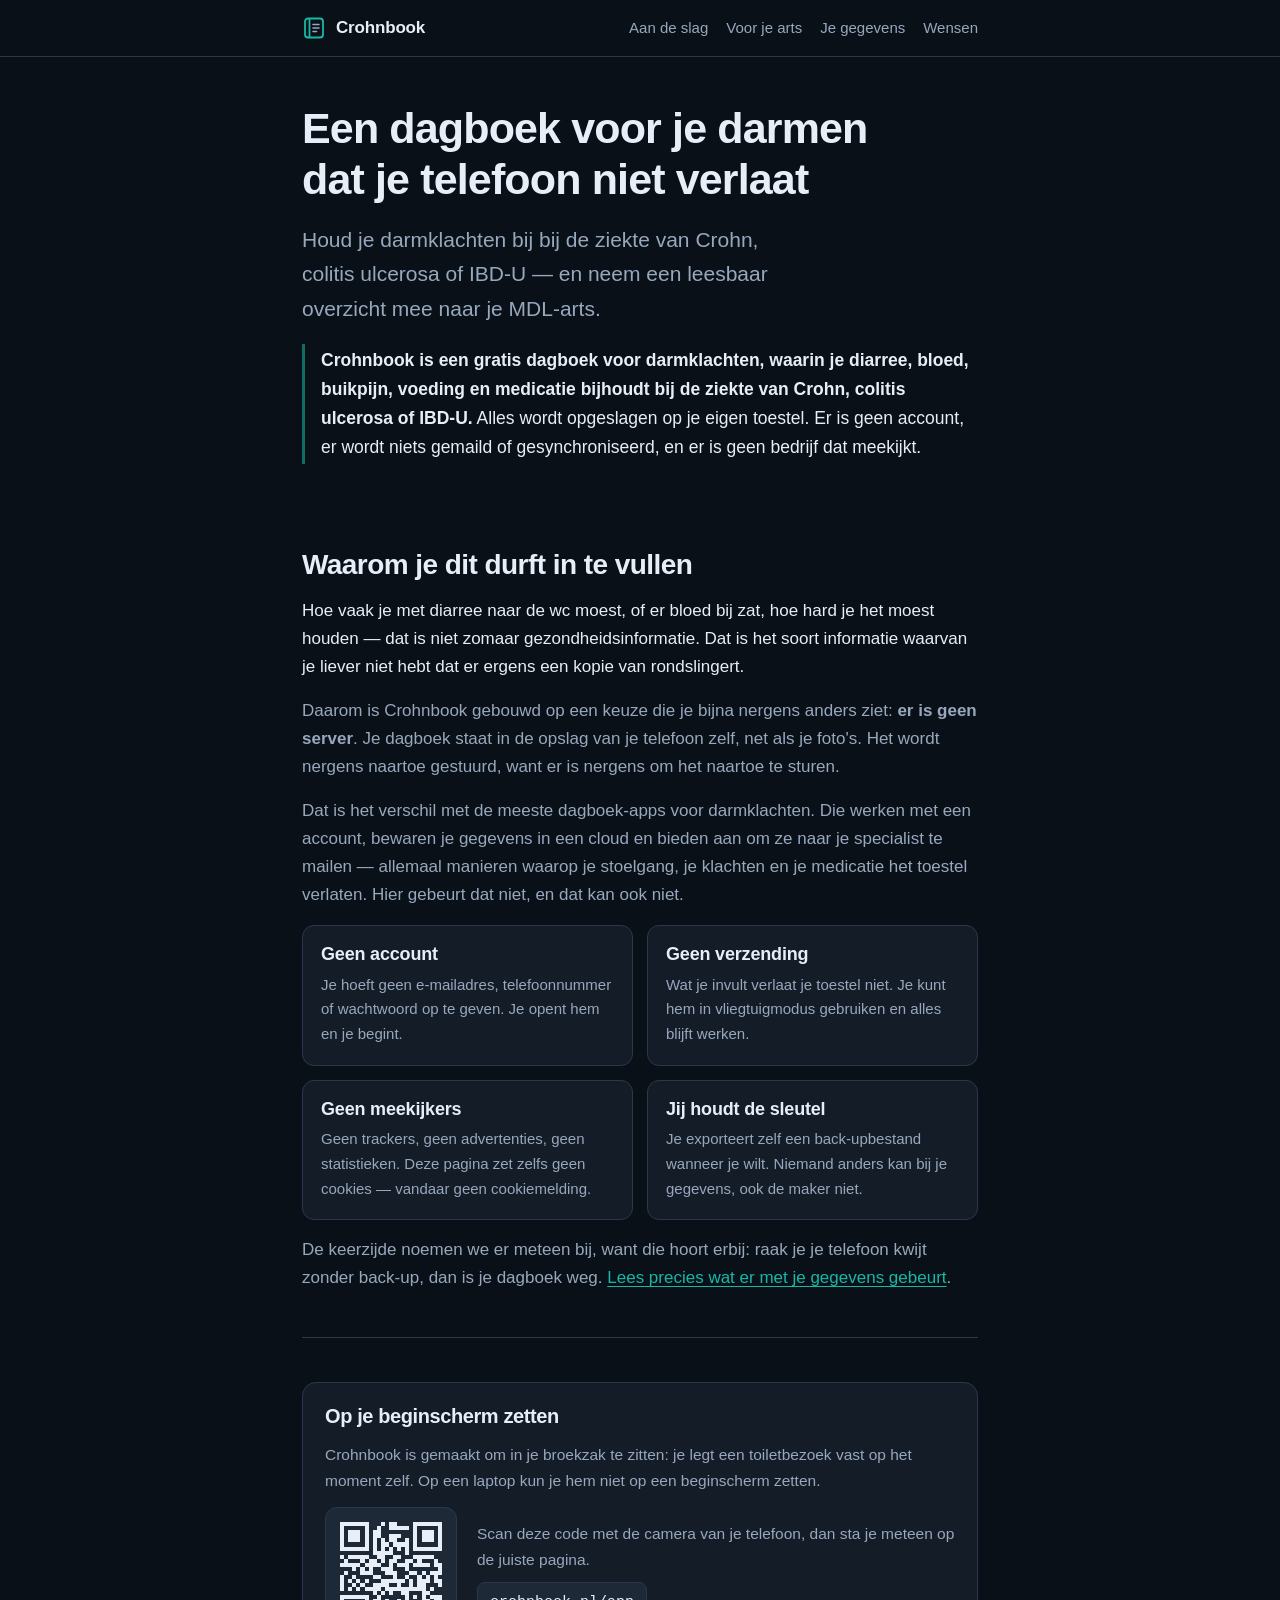
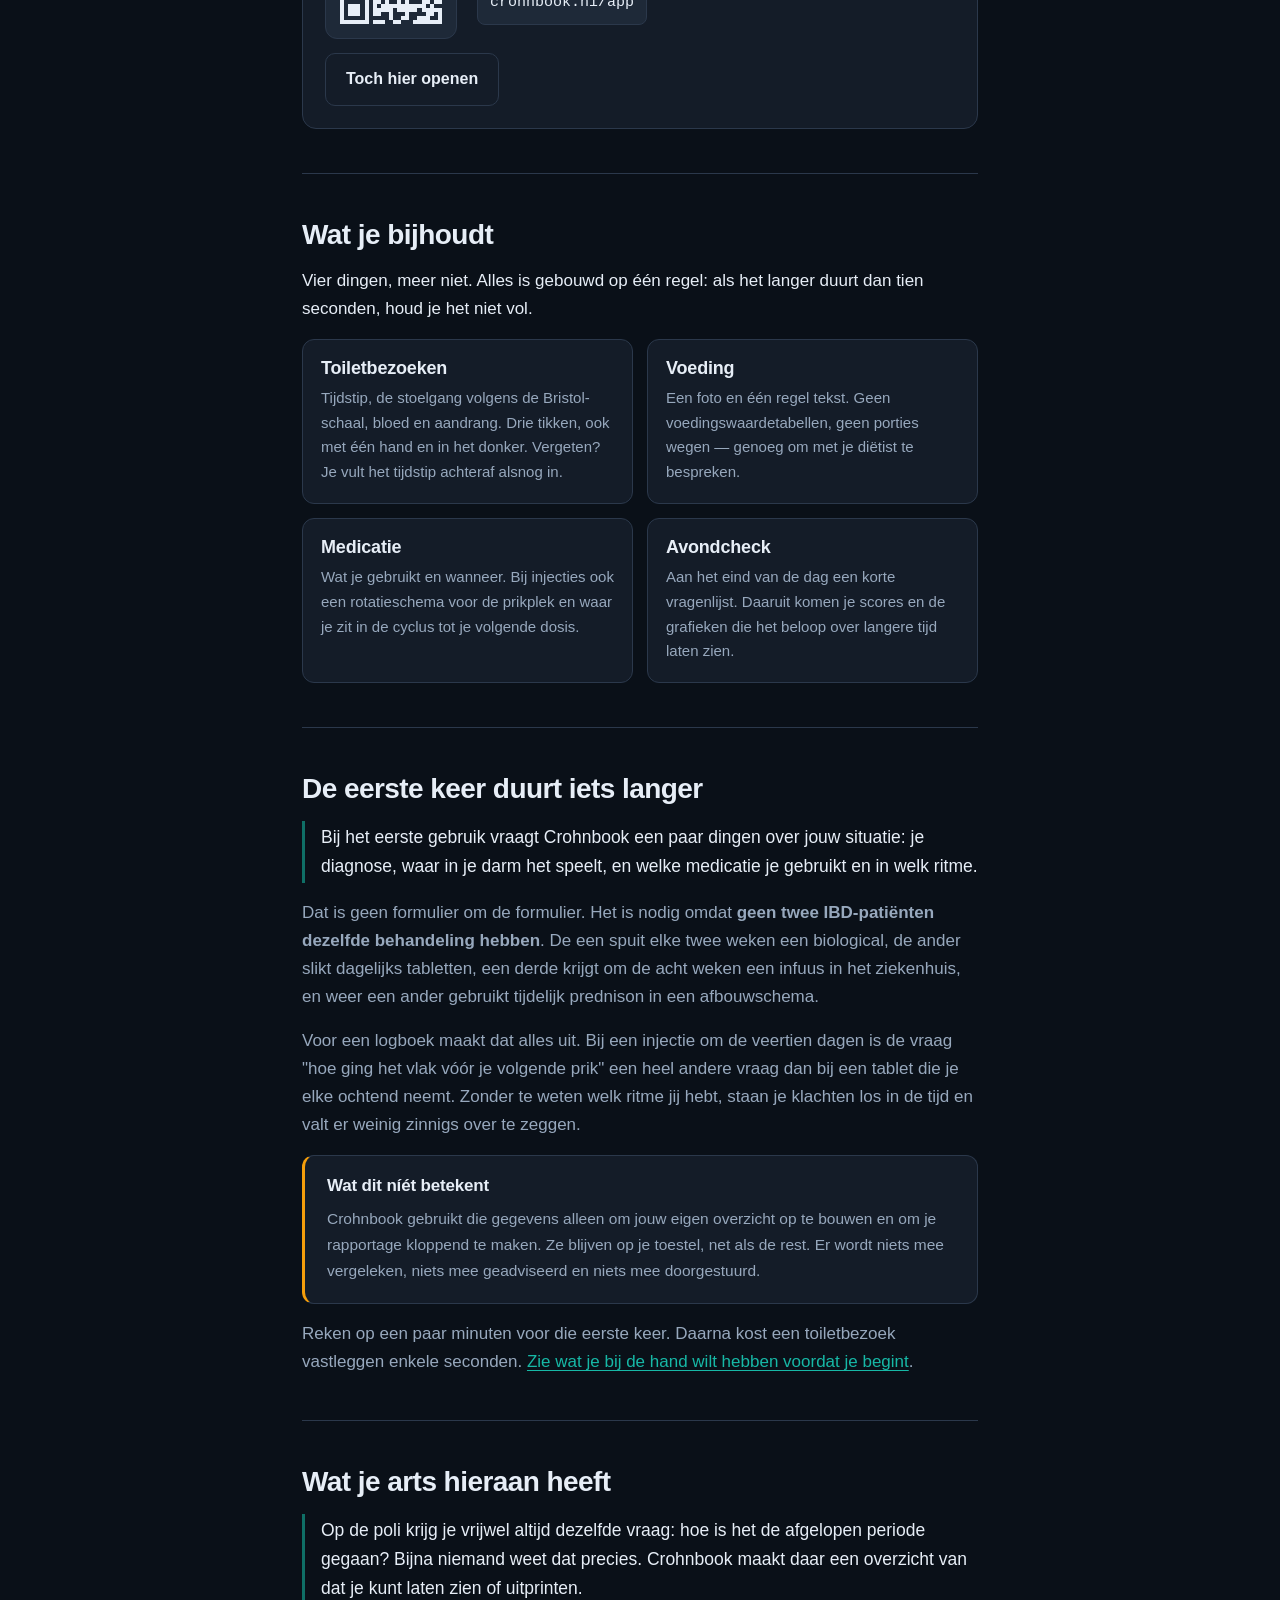
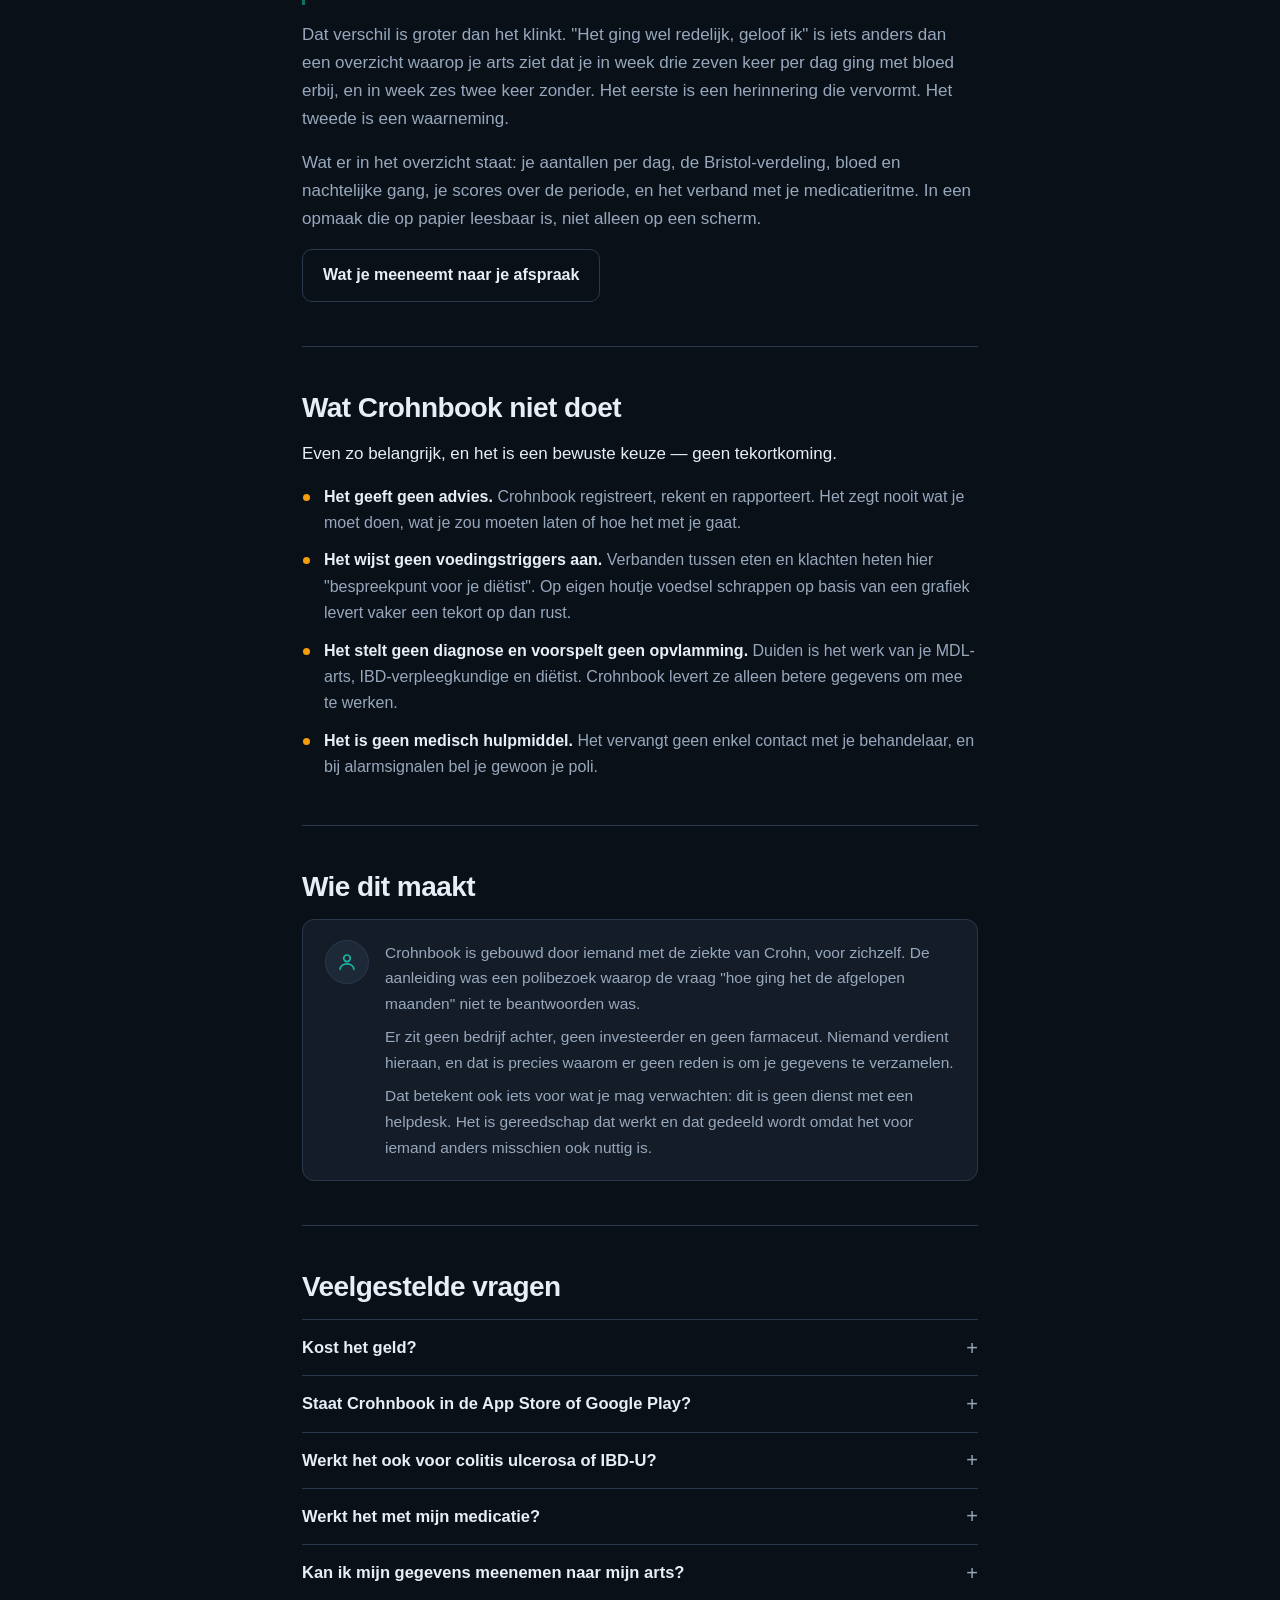
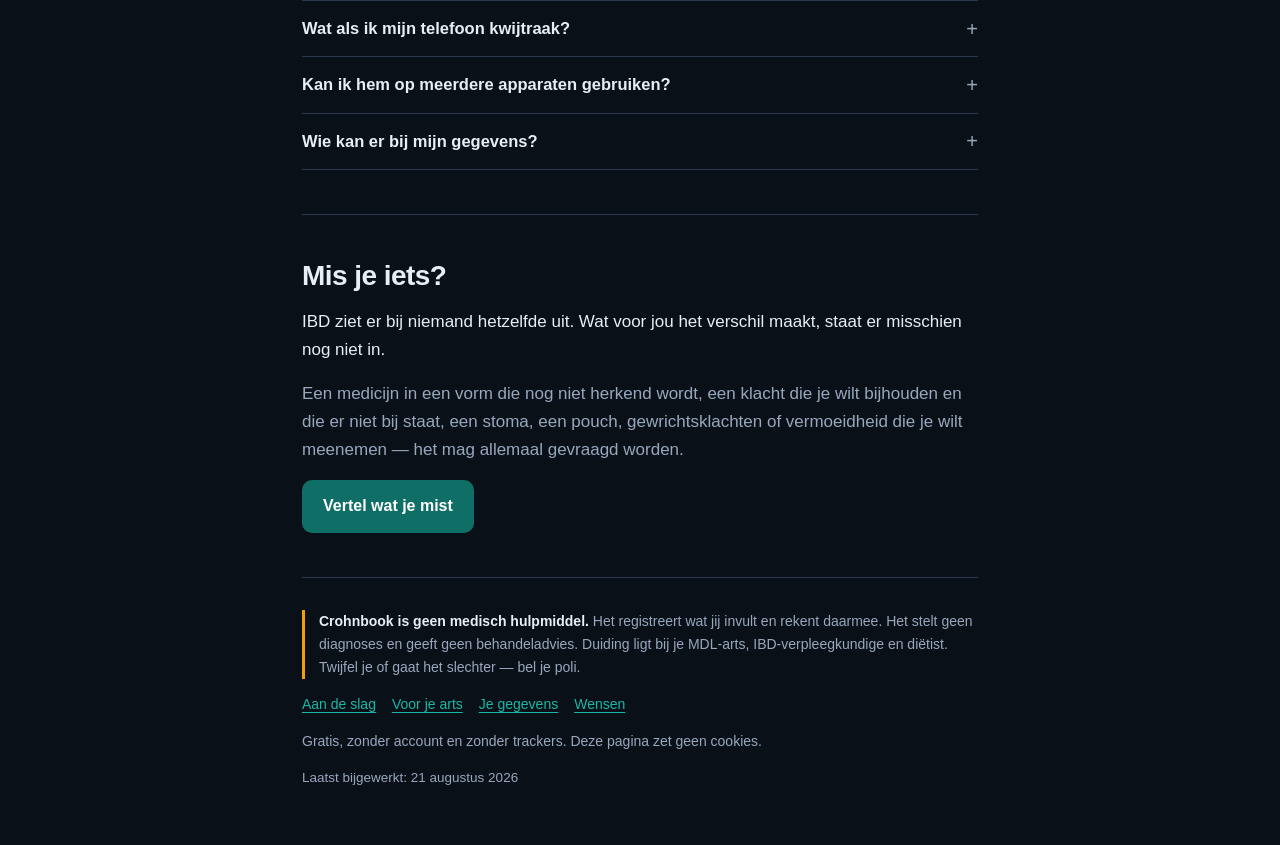
==== commit 538ef3f5: "Crohnbook bijgewerkt 2026-08-21 09:03" ====
--- a/index.html
+++ b/index.html
@@ -3,8 +3,8 @@
 <head>
 <meta charset="UTF-8">
 <meta name="viewport" content="width=device-width, initial-scale=1">
-<title>Crohnbook — logboek voor Crohn en colitis dat je telefoon niet verlaat</title>
-<meta name="description" content="Gratis logboek voor mensen met de ziekte van Crohn, colitis ulcerosa of IBD-U. Leg toiletbezoeken, voeding en medicatie vast en neem een leesbaar overzicht mee naar je MDL-arts. Geen account, geen server: je gegevens blijven op je eigen telefoon.">
+<title>Dagboek voor Crohn en colitis bijhouden op je telefoon — Crohnbook</title>
+<meta name="description" content="Gratis dagboek voor darmklachten bij de ziekte van Crohn, colitis ulcerosa of IBD-U. Houd diarree, bloed, buikpijn, voeding en medicatie bij en neem een leesbaar overzicht mee naar je MDL-arts. Geen account, en niets wordt gemaild of gesynchroniseerd: je gegevens blijven op je eigen telefoon.">
 <link rel="canonical" href="https://crohnbook.nl/">
 <meta name="theme-color" content="#0a1018">
 
@@ -12,8 +12,8 @@
 <meta property="og:locale" content="nl_NL">
 <meta property="og:url" content="https://crohnbook.nl/">
 <meta property="og:site_name" content="Crohnbook">
-<meta property="og:title" content="Crohnbook — logboek voor Crohn en colitis dat je telefoon niet verlaat">
-<meta property="og:description" content="Leg vast hoe het met je gaat en neem een leesbaar overzicht mee naar je MDL-arts. Geen account, geen server.">
+<meta property="og:title" content="Dagboek voor Crohn en colitis bijhouden op je telefoon — Crohnbook">
+<meta property="og:description" content="Houd je darmklachten bij en neem een leesbaar overzicht mee naar je MDL-arts. Geen account, en niets wordt gemaild of gesynchroniseerd.">
 <meta property="og:image" content="https://crohnbook.nl/app/icon-512.png">
 <meta name="twitter:card" content="summary">
 
@@ -45,19 +45,21 @@
 <div class="wrap">
 
   <header class="kop">
-    <h1>Een logboek voor je darmen dat je telefoon niet verlaat</h1>
-
-    <p class="tagline">Leg vast hoe het met je gaat bij de ziekte van Crohn, colitis ulcerosa of IBD-U — en neem een leesbaar overzicht mee naar je MDL-arts.</p>
-
-    <p class="antwoord"><strong>Crohnbook is een gratis webapp waarmee je bij een chronische darmontsteking je toiletbezoeken, voeding, medicatie en dagelijkse klachten bijhoudt.</strong> Alles wordt opgeslagen op je eigen toestel. Er is geen account, geen server en geen bedrijf dat meekijkt.</p>
+    <h1>Een dagboek voor je darmen dat je telefoon niet verlaat</h1>
+
+    <p class="tagline">Houd je darmklachten bij bij de ziekte van Crohn, colitis ulcerosa of IBD-U — en neem een leesbaar overzicht mee naar je MDL-arts.</p>
+
+    <p class="antwoord"><strong>Crohnbook is een gratis dagboek voor darmklachten, waarin je diarree, bloed, buikpijn, voeding en medicatie bijhoudt bij de ziekte van Crohn, colitis ulcerosa of IBD-U.</strong> Alles wordt opgeslagen op je eigen toestel. Er is geen account, er wordt niets gemaild of gesynchroniseerd, en er is geen bedrijf dat meekijkt.</p>
   </header>
 
   <section>
     <h2>Waarom je dit durft in te vullen</h2>
 
-    <p class="lead">Hoe vaak je naar de wc moest, of er bloed bij zat, hoe hard je het moest houden — dat is niet zomaar gezondheidsinformatie. Dat is het soort informatie waarvan je liever niet hebt dat er ergens een kopie van rondslingert.</p>
+    <p class="lead">Hoe vaak je met diarree naar de wc moest, of er bloed bij zat, hoe hard je het moest houden — dat is niet zomaar gezondheidsinformatie. Dat is het soort informatie waarvan je liever niet hebt dat er ergens een kopie van rondslingert.</p>
 
     <p>Daarom is Crohnbook gebouwd op een keuze die je bijna nergens anders ziet: <b>er is geen server</b>. Je dagboek staat in de opslag van je telefoon zelf, net als je foto's. Het wordt nergens naartoe gestuurd, want er is nergens om het naartoe te sturen.</p>
+
+    <p>Dat is het verschil met de meeste dagboek-apps voor darmklachten. Die werken met een account, bewaren je gegevens in een cloud en bieden aan om ze naar je specialist te mailen — allemaal manieren waarop je stoelgang, je klachten en je medicatie het toestel verlaten. Hier gebeurt dat niet, en dat kan ook niet.</p>
 
     <div class="kaarten">
       <div class="kaart">
@@ -78,7 +80,7 @@
       </div>
     </div>
 
-    <p>De keerzijde noemen we er meteen bij, want die hoort erbij: raak je je telefoon kwijt zonder back-up, dan is je logboek weg. <a href="/privacy/">Lees precies wat er met je gegevens gebeurt</a>.</p>
+    <p>De keerzijde noemen we er meteen bij, want die hoort erbij: raak je je telefoon kwijt zonder back-up, dan is je dagboek weg. <a href="/privacy/">Lees precies wat er met je gegevens gebeurt</a>.</p>
   </section>
 
   <section>
@@ -164,7 +166,7 @@
     <div class="kaarten">
       <div class="kaart">
         <h3>Toiletbezoeken</h3>
-        <p>Tijdstip, Bristol-type, bloed en aandrang. Drie tikken, ook met één hand en in het donker. Vergeten? Je vult het tijdstip achteraf alsnog in.</p>
+        <p>Tijdstip, de stoelgang volgens de Bristol-schaal, bloed en aandrang. Drie tikken, ook met één hand en in het donker. Vergeten? Je vult het tijdstip achteraf alsnog in.</p>
       </div>
       <div class="kaart">
         <h3>Voeding</h3>
@@ -246,7 +248,7 @@
         <p>Nee. Er is geen proefperiode, geen abonnement en geen betaalde versie. De app draait op je eigen toestel, dus er zijn nauwelijks kosten om te dekken.</p>
       </details>
       <details>
-        <summary>Staat mijn logboek in een appstore?</summary>
+        <summary>Staat Crohnbook in de App Store of Google Play?</summary>
         <p>Nee, Crohnbook is een webapp. Je opent hem in je browser en zet hem op je beginscherm, waarna hij zich gedraagt als elke andere app. Dat scheelt jou een appstore-account en scheelt hem een goedkeuringsproces.</p>
       </details>
       <details>
@@ -264,7 +266,7 @@
       </details>
       <details>
         <summary>Wat als ik mijn telefoon kwijtraak?</summary>
-        <p>Dan is je logboek weg, tenzij je een back-up hebt geëxporteerd. Dat is de prijs van de keuze om niets in een cloud te bewaren. Exporteer daarom af en toe een bestand naar je eigen opslag.</p>
+        <p>Dan is je dagboek weg, tenzij je een back-up hebt geëxporteerd. Dat is de prijs van de keuze om niets in een cloud te bewaren. Exporteer daarom af en toe een bestand naar je eigen opslag.</p>
       </details>
       <details>
         <summary>Kan ik hem op meerdere apparaten gebruiken?</summary>
@@ -335,7 +337,7 @@
       "@id": "https://crohnbook.nl/#faq",
       "mainEntity": [
         { "@type": "Question", "name": "Kost Crohnbook geld?", "acceptedAnswer": { "@type": "Answer", "text": "Nee. Er is geen proefperiode, geen abonnement en geen betaalde versie. De app draait op je eigen toestel." } },
-        { "@type": "Question", "name": "Staat Crohnbook in een appstore?", "acceptedAnswer": { "@type": "Answer", "text": "Nee, Crohnbook is een webapp. Je opent hem in je browser en zet hem op je beginscherm, waarna hij zich gedraagt als elke andere app." } },
+        { "@type": "Question", "name": "Staat Crohnbook in de App Store of Google Play?", "acceptedAnswer": { "@type": "Answer", "text": "Nee, Crohnbook is een webapp. Je opent hem in je browser en zet hem op je beginscherm, waarna hij zich gedraagt als elke andere app." } },
         { "@type": "Question", "name": "Werkt Crohnbook ook voor colitis ulcerosa of IBD-U?", "acceptedAnswer": { "@type": "Answer", "text": "Ja. De naam komt van de ziekte van Crohn, maar wat je vastlegt — ontlasting, bloed, aandrang, voeding, medicatie — is bij colitis ulcerosa en IBD-U hetzelfde." } },
         { "@type": "Question", "name": "Werkt Crohnbook met mijn medicatie?", "acceptedAnswer": { "@type": "Answer", "text": "Bij het eerste gebruik geef je op wat je gebruikt en in welk ritme: dagelijkse tabletten, een injectie om de zoveel weken, een infuus in het ziekenhuis of een afbouwschema. Crohnbook rekent daarmee in plaats van uit te gaan van één standaardbehandeling." } },
         { "@type": "Question", "name": "Kan ik mijn gegevens meenemen naar mijn arts?", "acceptedAnswer": { "@type": "Answer", "text": "Ja. Je maakt een overzicht over een zelfgekozen periode met aantallen, scores en grafieken, bedoeld om uit te printen of te laten zien tijdens je afspraak." } },
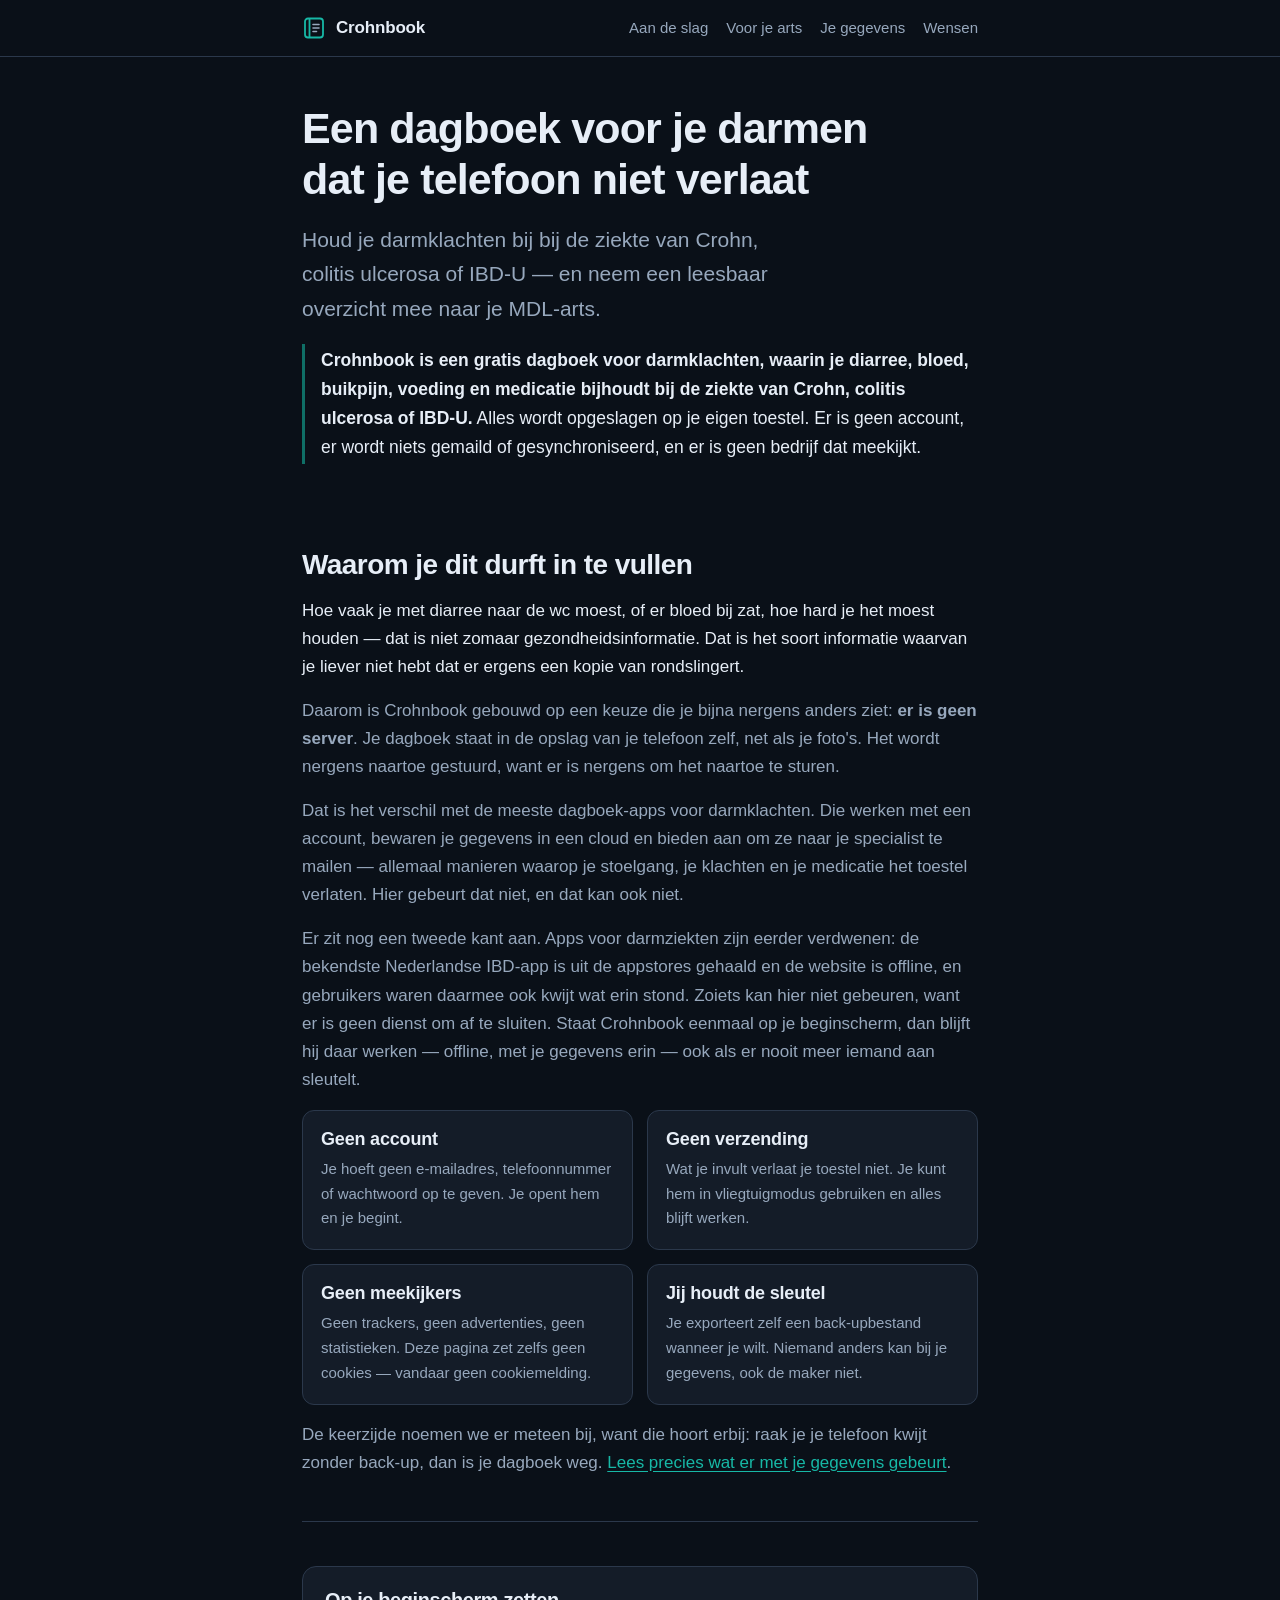
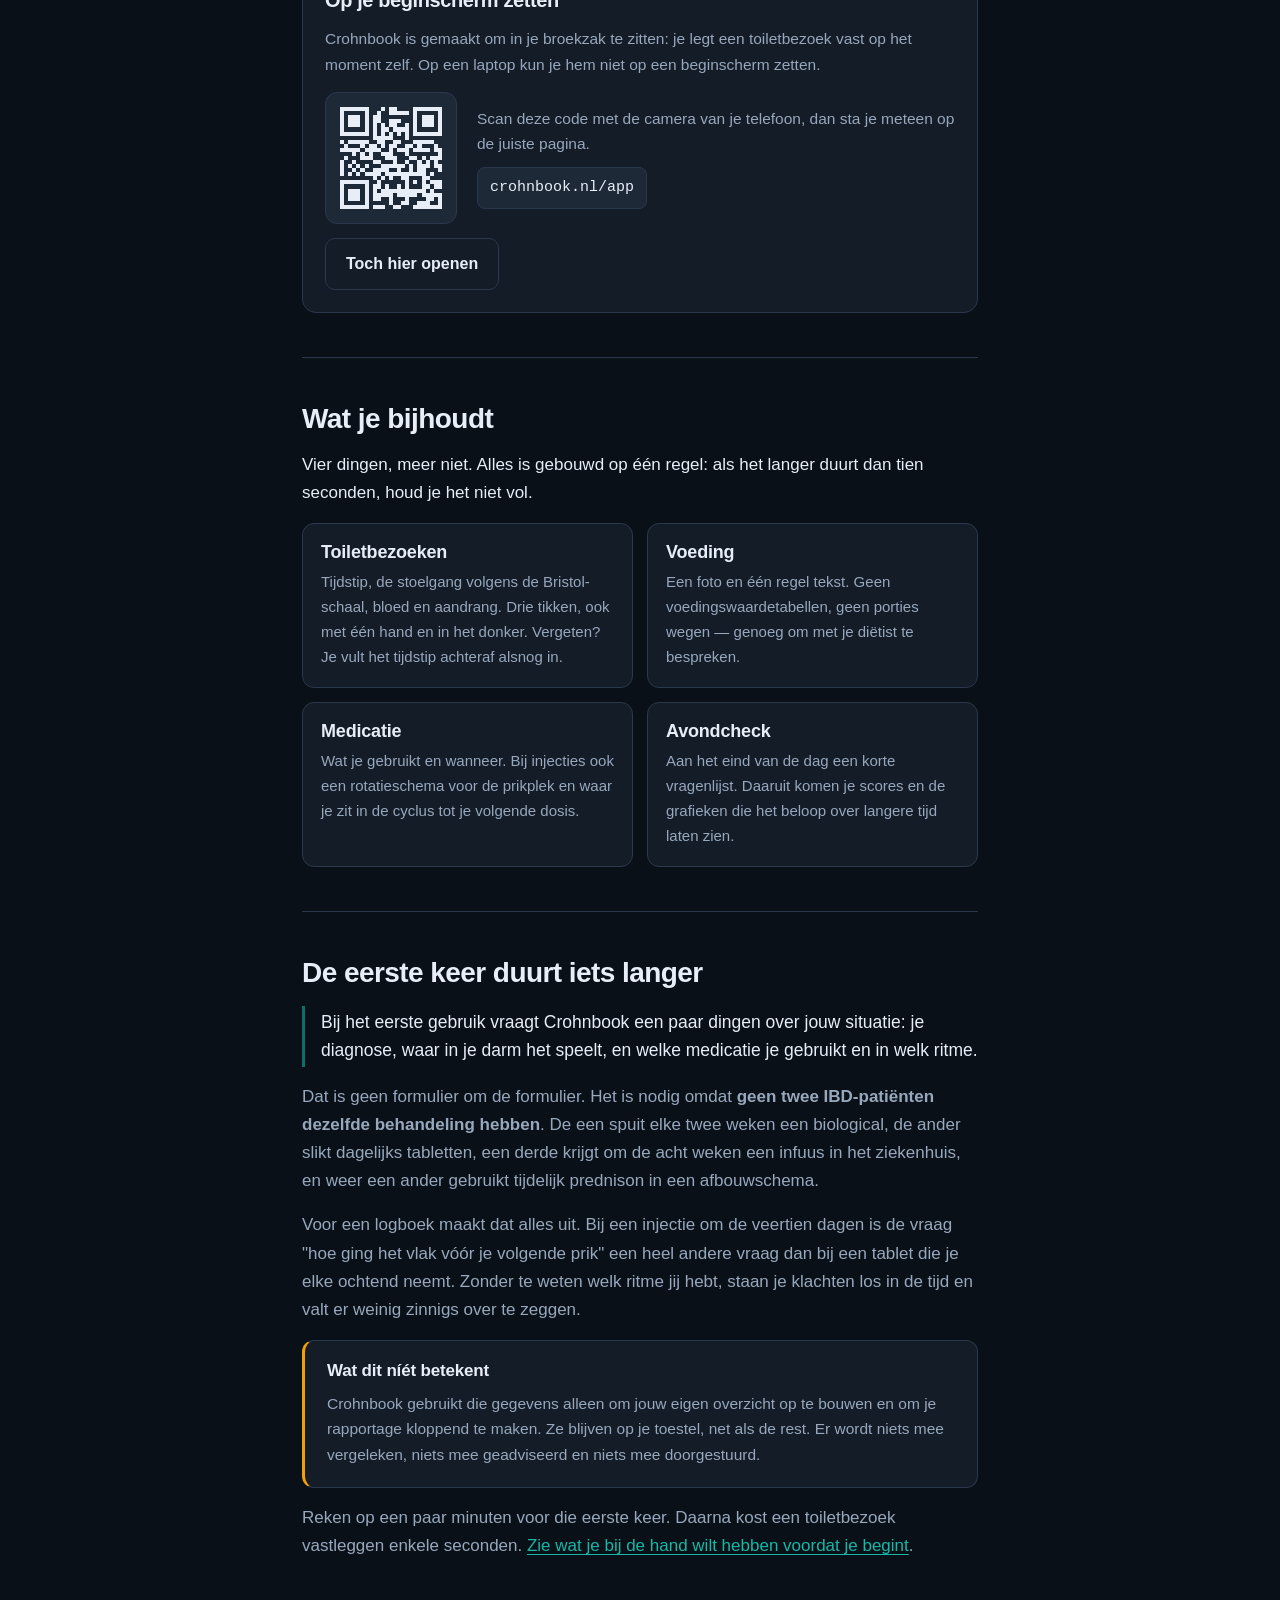
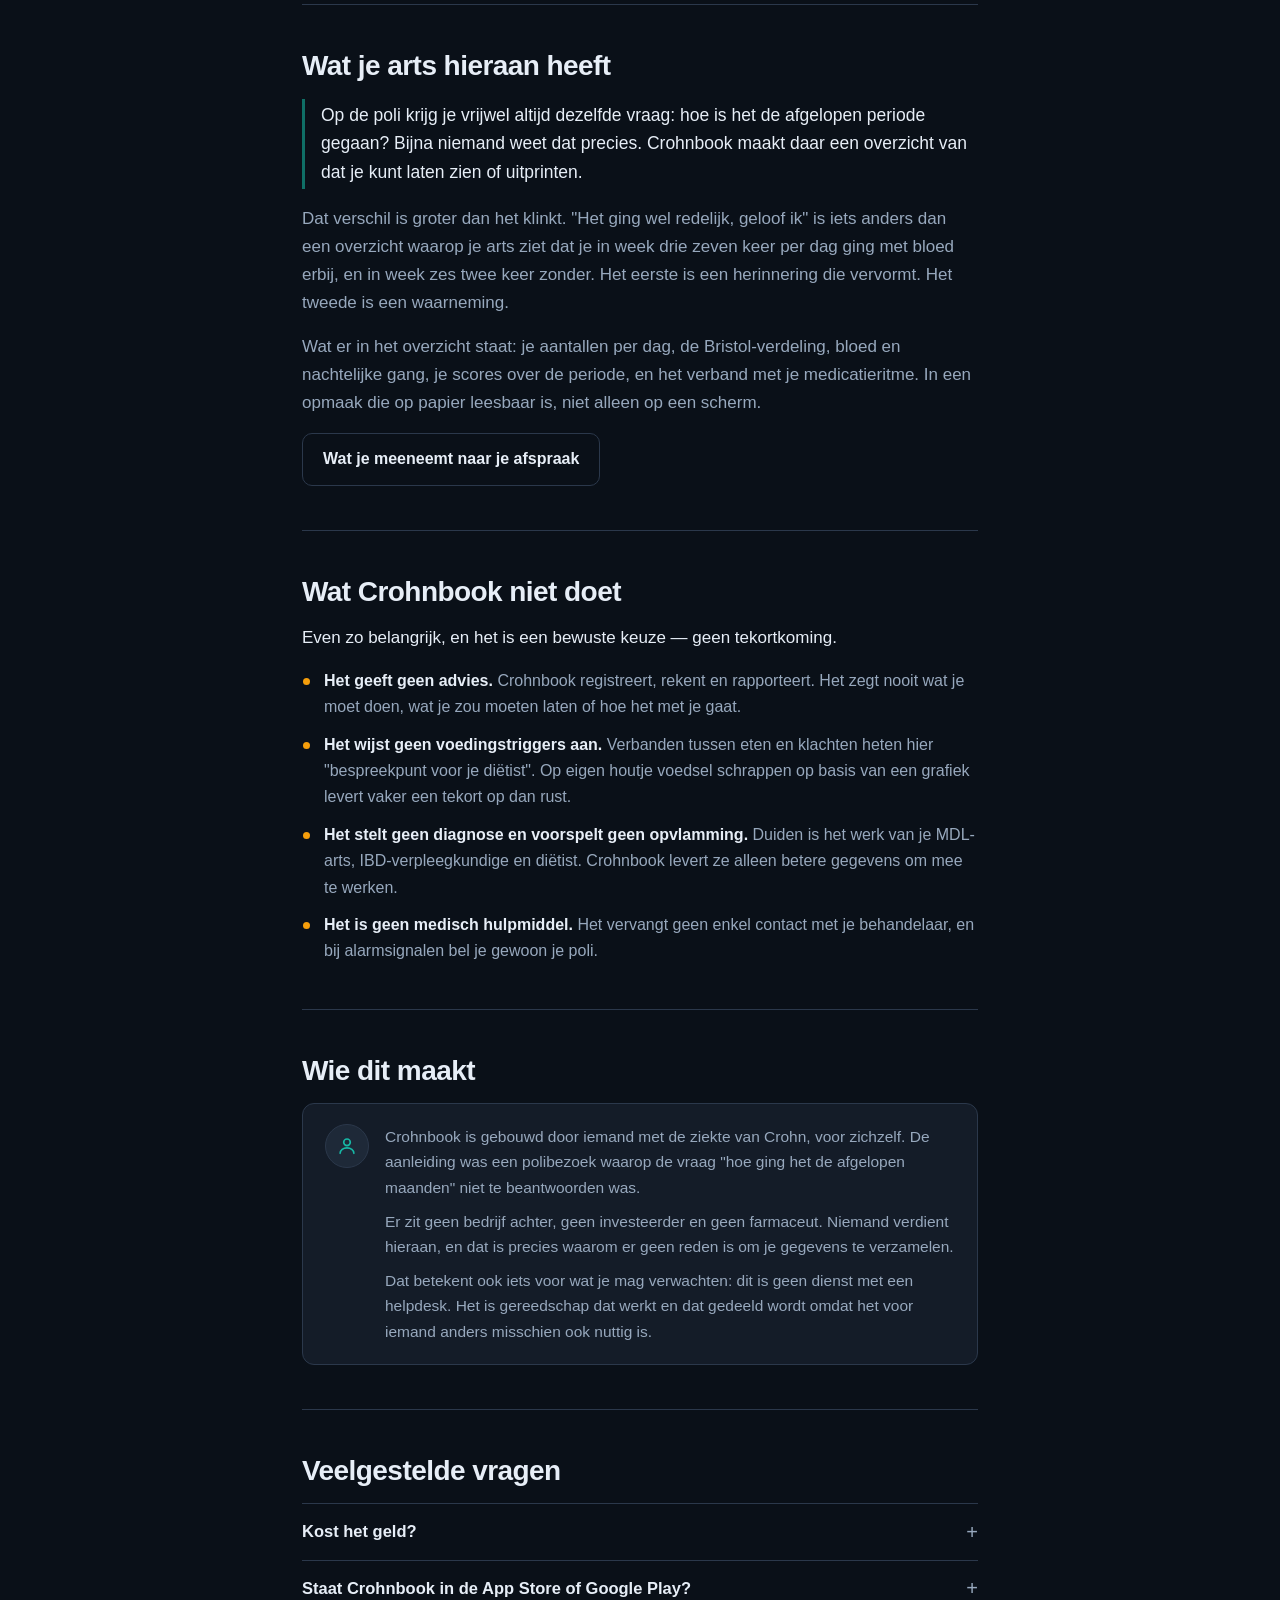
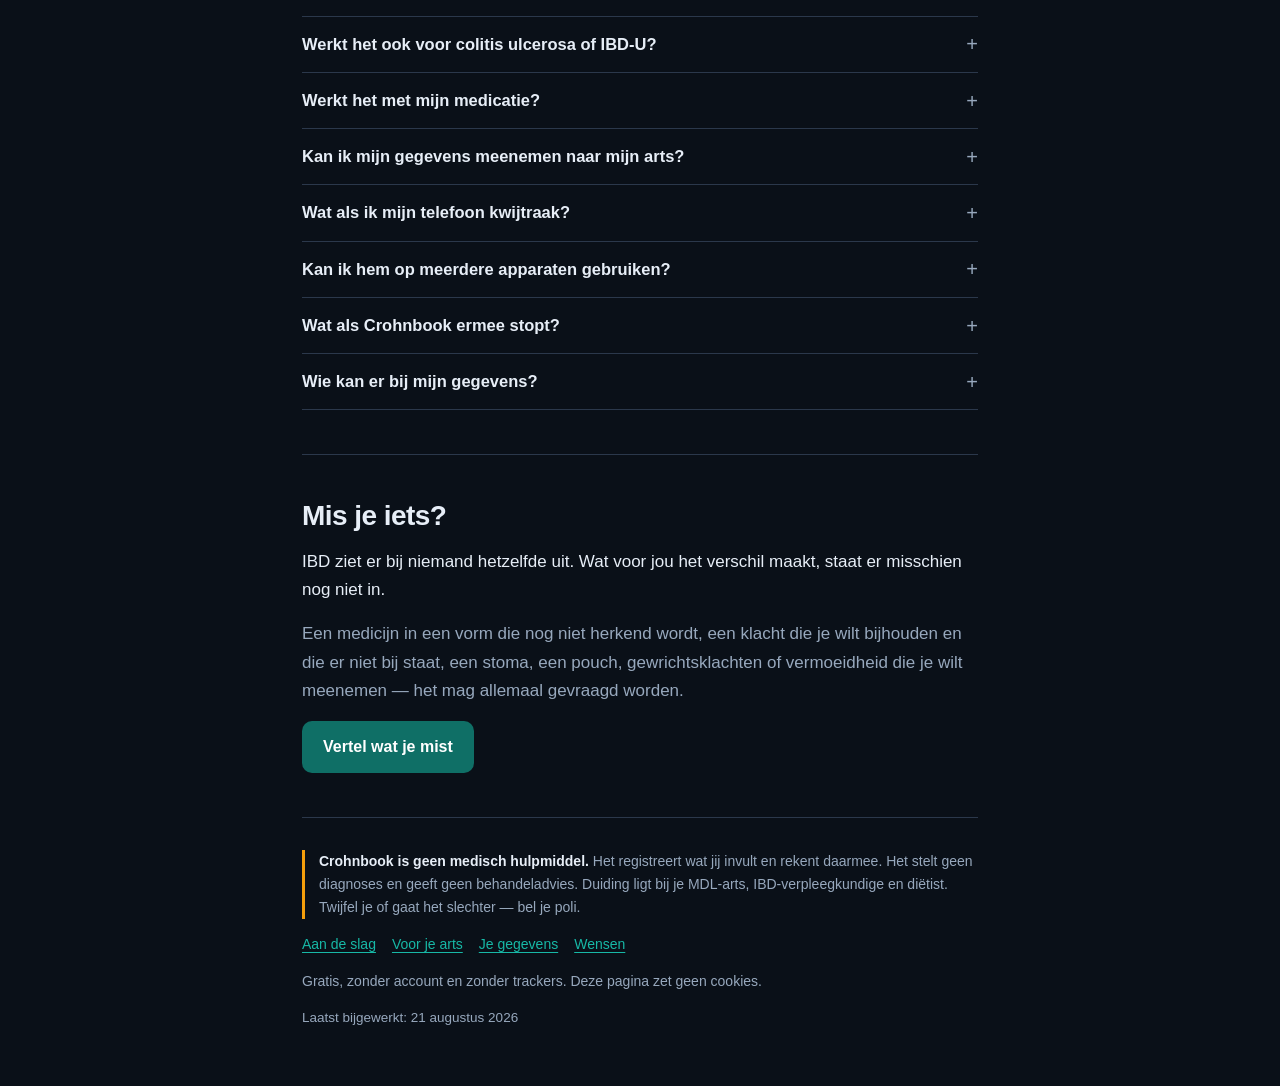
==== commit 78d0fd4f: "Crohnbook bijgewerkt 2026-08-21 09:20" ====
--- a/index.html
+++ b/index.html
@@ -60,6 +60,8 @@
     <p>Daarom is Crohnbook gebouwd op een keuze die je bijna nergens anders ziet: <b>er is geen server</b>. Je dagboek staat in de opslag van je telefoon zelf, net als je foto's. Het wordt nergens naartoe gestuurd, want er is nergens om het naartoe te sturen.</p>
 
     <p>Dat is het verschil met de meeste dagboek-apps voor darmklachten. Die werken met een account, bewaren je gegevens in een cloud en bieden aan om ze naar je specialist te mailen — allemaal manieren waarop je stoelgang, je klachten en je medicatie het toestel verlaten. Hier gebeurt dat niet, en dat kan ook niet.</p>
+
+    <p>Er zit nog een tweede kant aan. Apps voor darmziekten zijn eerder verdwenen: de bekendste Nederlandse IBD-app is uit de appstores gehaald en de website is offline, en gebruikers waren daarmee ook kwijt wat erin stond. Zoiets kan hier niet gebeuren, want er is geen dienst om af te sluiten. Staat Crohnbook eenmaal op je beginscherm, dan blijft hij daar werken — offline, met je gegevens erin — ook als er nooit meer iemand aan sleutelt.</p>
 
     <div class="kaarten">
       <div class="kaart">
@@ -271,6 +273,11 @@
       <details>
         <summary>Kan ik hem op meerdere apparaten gebruiken?</summary>
         <p>Niet tegelijk met dezelfde gegevens — er is geen synchronisatie, want daar zou een server voor nodig zijn. Je kunt wel een export op een ander toestel importeren.</p>
+      </details>
+      <details>
+        <summary>Wat als Crohnbook ermee stopt?</summary>
+        <p>Dan blijft je geïnstalleerde app gewoon werken. Hij draait uit de opslag van je eigen toestel en heeft de website niet nodig om te starten — dat is dezelfde reden dat hij het zonder internet doet. Er is geen dienst die uitgezet kan worden en geen account dat verloopt.</p>
+        <p>Wat er dan wél stopt: nieuwe verbeteringen, en de mogelijkheid om hem op een nieuw toestel te installeren. Daarom blijft het verstandig af en toe een back-up te exporteren — dat is je verzekering, niet de belofte van een leverancier.</p>
       </details>
       <details>
         <summary>Wie kan er bij mijn gegevens?</summary>
@@ -342,6 +349,7 @@
         { "@type": "Question", "name": "Werkt Crohnbook met mijn medicatie?", "acceptedAnswer": { "@type": "Answer", "text": "Bij het eerste gebruik geef je op wat je gebruikt en in welk ritme: dagelijkse tabletten, een injectie om de zoveel weken, een infuus in het ziekenhuis of een afbouwschema. Crohnbook rekent daarmee in plaats van uit te gaan van één standaardbehandeling." } },
         { "@type": "Question", "name": "Kan ik mijn gegevens meenemen naar mijn arts?", "acceptedAnswer": { "@type": "Answer", "text": "Ja. Je maakt een overzicht over een zelfgekozen periode met aantallen, scores en grafieken, bedoeld om uit te printen of te laten zien tijdens je afspraak." } },
         { "@type": "Question", "name": "Wat gebeurt er als ik mijn telefoon kwijtraak?", "acceptedAnswer": { "@type": "Answer", "text": "Dan is je logboek weg, tenzij je een back-up hebt geëxporteerd. Er wordt niets in een cloud bewaard." } },
+        { "@type": "Question", "name": "Wat als Crohnbook ermee stopt?", "acceptedAnswer": { "@type": "Answer", "text": "Dan blijft je geïnstalleerde app gewoon werken. Hij draait uit de opslag van je eigen toestel en heeft de website niet nodig om te starten. Er is geen dienst die uitgezet kan worden en geen account dat verloopt. Wat er wel stopt: nieuwe verbeteringen en de mogelijkheid om hem op een nieuw toestel te installeren." } },
         { "@type": "Question", "name": "Wie kan er bij mijn gegevens in Crohnbook?", "acceptedAnswer": { "@type": "Answer", "text": "Alleen jij, op het toestel waar ze staan. Er is geen beheerder, geen database en geen back-upserver. Ook de maker kan niet zien dat je Crohnbook gebruikt." } }
       ]
     }
